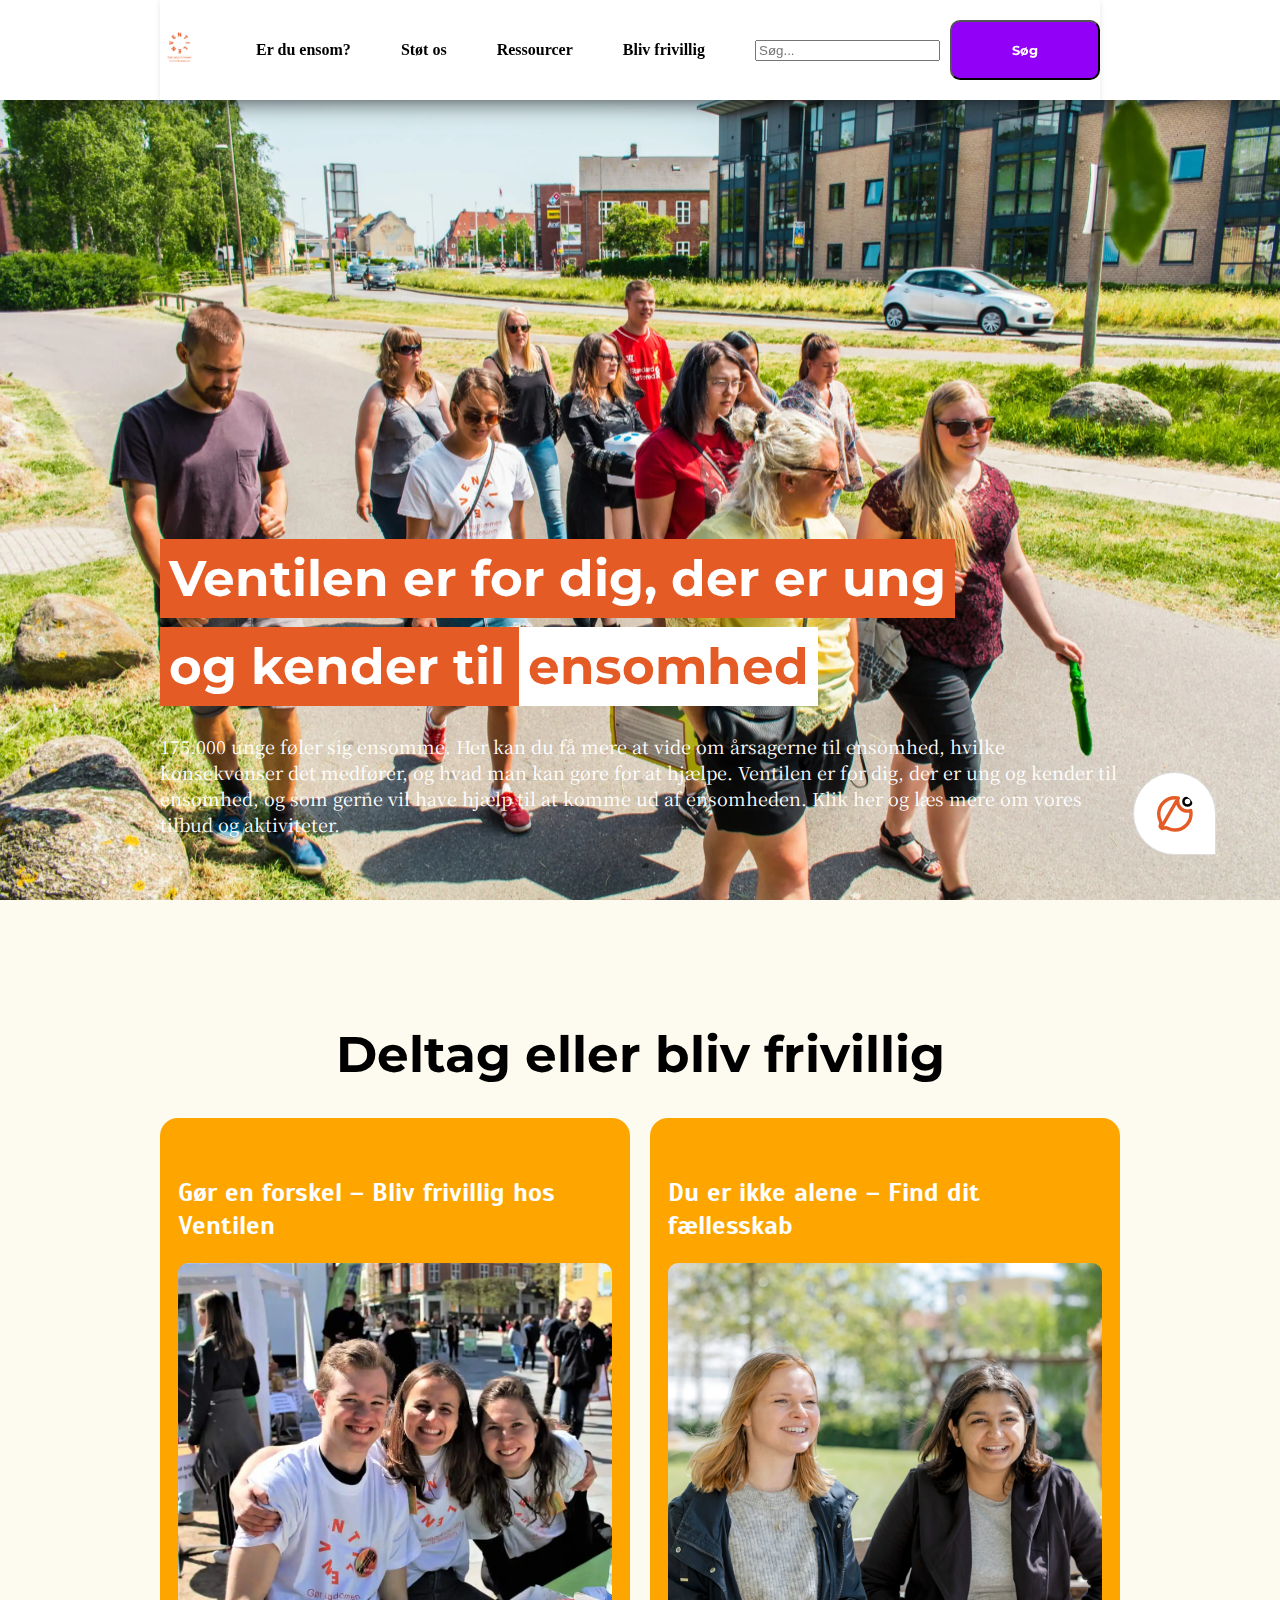
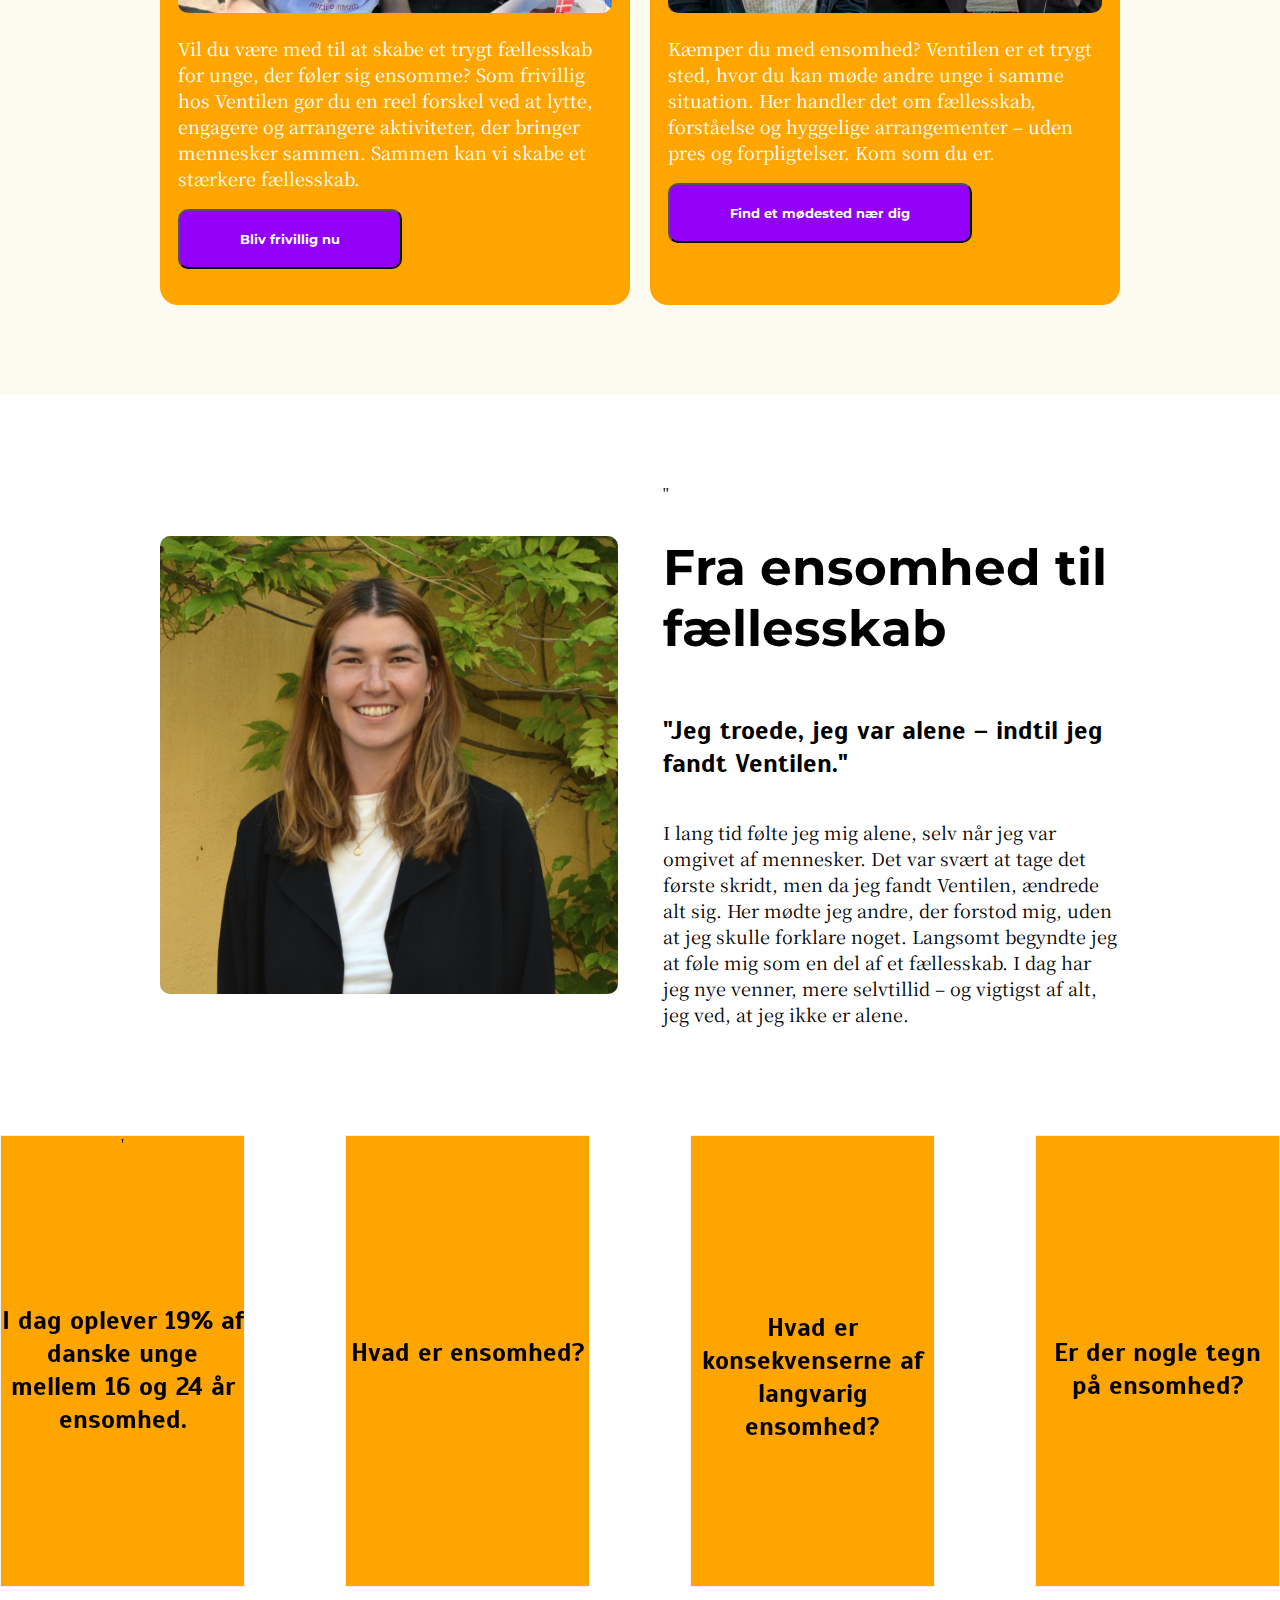
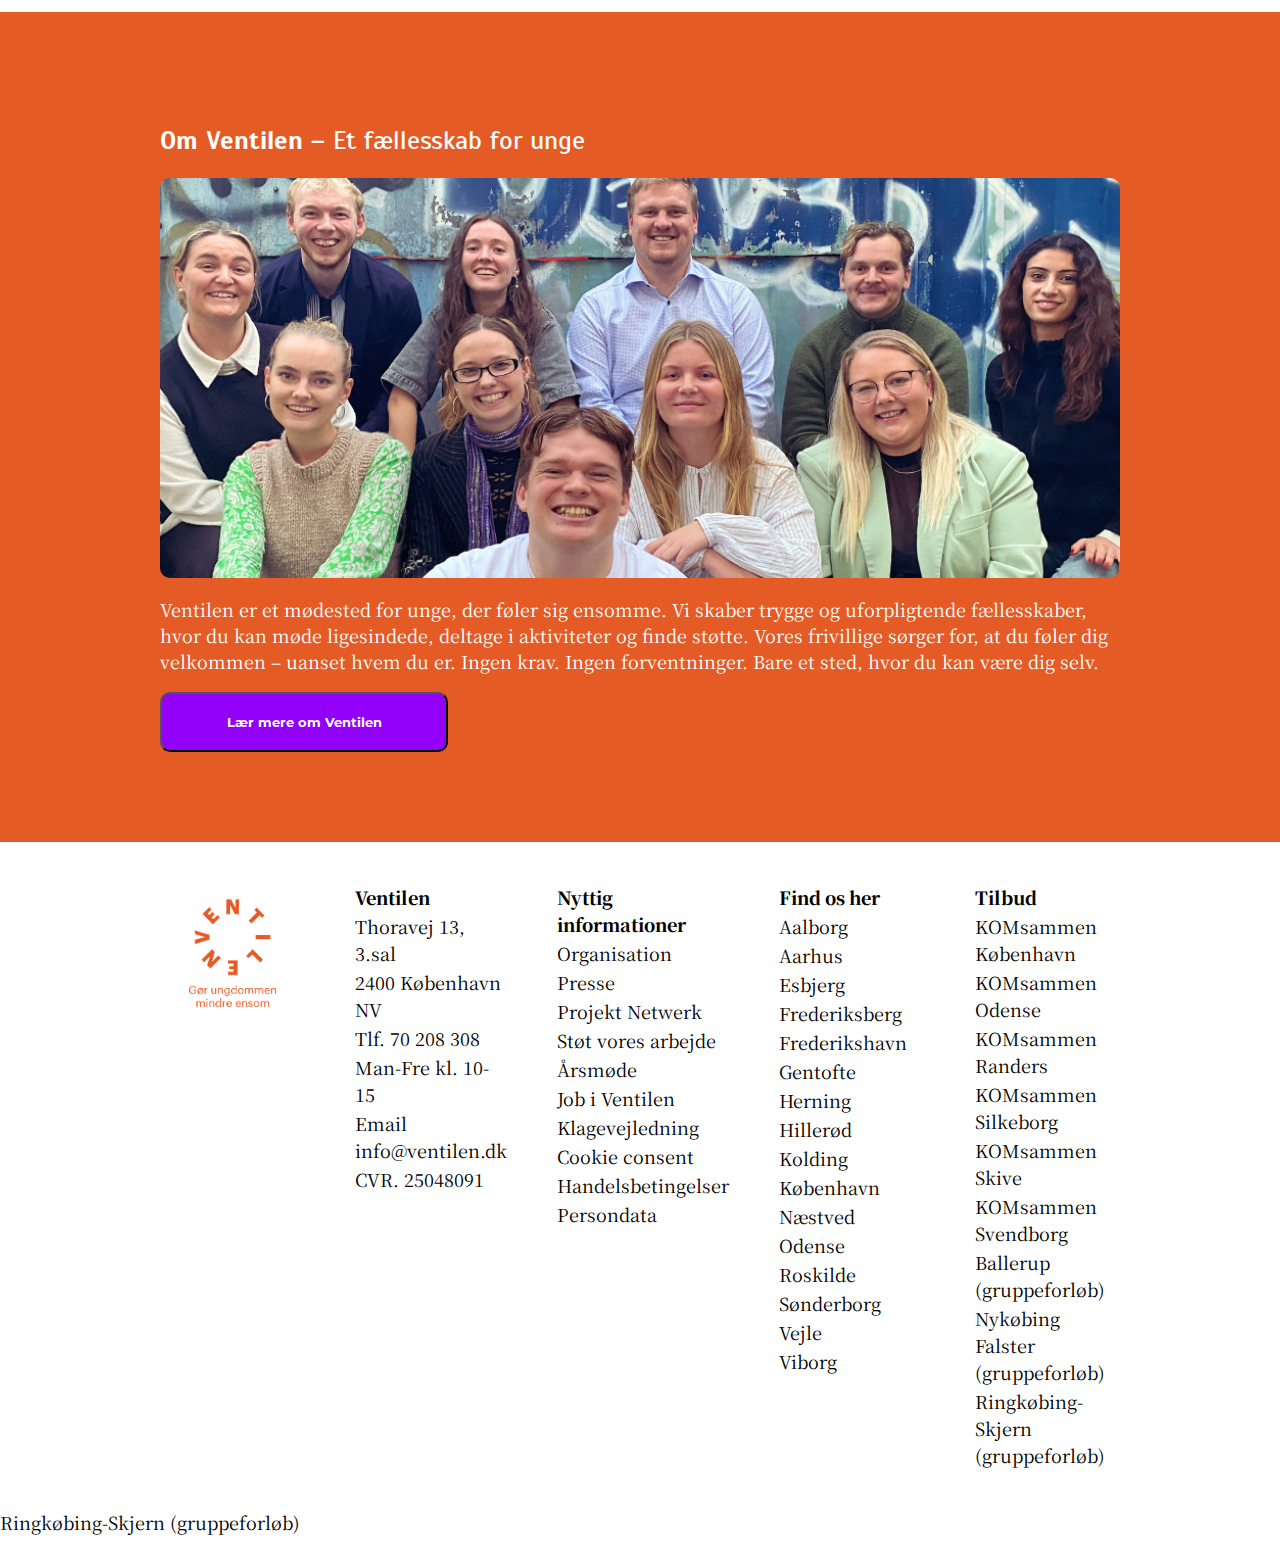
==== index.html @ 68d79119 "flip" ====
<!DOCTYPE html>
<html lang="en">

<head>



    <script defer src="chatbox.js"></script>
    <script src="ilyas.js" defer></script>
    <meta charset="UTF-8">
    <meta name="viewport" content="width=device-width, initial-scale=1.0">
    <title>Ventilen Forside Bogorm</title>
    <link rel="stylesheet" href="mainstylesheet.css">
    <link rel="preconnect" href="https://fonts.googleapis.com">
    <link rel="preconnect" href="https://fonts.gstatic.com" crossorigin>
    <link
        href="https://fonts.googleapis.com/css2?family=Montserrat:ital,wght@0,100..900;1,100..900&family=Noto+Serif+SC:wght@200..900&family=Scada:ital,wght@0,400;0,700;1,400;1,700&display=swap"
        rel="stylesheet">
</head>

<body>
    <!--Ilyas Start DON'T TOUCH-->
    <header>
        <section>
            <nav class="ilyasnav">
                <div class="ilyasnav__logo">
                    <img src="images/logo.png" alt="Logo">
                </div>
                <ul class="ilyasnav__menu">
                    <li class="ilyasnav__item ilyasnav__dropdown">Er du ensom?
                        <ul class="ilyasdropdown ilyasdropdown--ensom"></ul>
                    </li>
                    <li class="ilyasnav__item ilyasnav__dropdown">Støt os
                        <ul class="ilyasdropdown ilyasdropdown--stot"></ul>
                    </li>
                    <li class="ilyasnav__item ilyasnav__dropdown">Ressourcer
                        <ul class="ilyasdropdown ilyasdropdown--ressourcer"></ul>
                    </li>
                    <li class="ilyasnav__item ilyasnav__dropdown">Bliv frivillig
                        <ul class="ilyasdropdown ilyasdropdown--frivillig"></ul>
                    </li>
                </ul>
                <div class="ilyasnav__search">
                    <input type="text" id="ilyassearchInput" placeholder="Søg...">
                    <button id="ilyassearchBtn">Søg</button>
                </div>
            </nav>

            <div id="ilyasmessageBox" class="ilyasmessageBox"></div>

            <script src="ilyasuno.js"></script>

        </section>
    </header>
    <!--Ilyas Slut-->

    <div id="HeroSlideShow">
        <section>
            <h1>Ventilen er for dig, der er ung</h1>
            <h1>og kender til <b>ensomhed</b></h1>
            <p>175.000 unge føler sig ensomme. Her kan du få mere at vide om årsagerne til ensomhed, hvilke konsekvenser
                det medfører, og hvad man kan gøre for at hjælpe. Ventilen er for dig, der er ung og kender til
                ensomhed, og som gerne vil have hjælp til at komme ud af ensomheden. Klik her og læs mere om vores
                tilbud og aktiviteter.</p>
        </section>
    </div>
    <div id="DeltagEllerFrivilligSektion">
        <section>
            <h1>Deltag eller bliv frivillig</h1>
            <div id="DeltagEllerFrivilligSektion__Sektioner">
                <div>
                    <h2>Gør en forskel – Bliv frivillig hos Ventilen</h2>
                    <img src="images/Aalborg-ED18.webp">
                    <p>Vil du være med til at skabe et trygt fællesskab for unge, der føler sig ensomme? Som frivillig
                        hos Ventilen gør du en reel forskel ved at lytte, engagere og arrangere aktiviteter, der bringer
                        mennesker sammen. Sammen kan vi skabe et stærkere fællesskab.</p>
                    <button>Bliv frivillig nu</button>
                </div>
                <div>
                    <h2>Du er ikke alene – Find dit fællesskab</h2>
                    <img src="images/BUS2739-scaled.webp">
                    <p>Kæmper du med ensomhed? Ventilen er et trygt sted, hvor du kan møde andre unge i samme situation.
                        Her handler det om fællesskab, forståelse og hyggelige arrangementer – uden pres og
                        forpligtelser. Kom som du er.</p>
                    <button>Find et mødested nær dig</button>
                </div>
            </div>
        </section>
    </div>

    <div id="HistorieFraFrivilligSektion">
        <section>
            <div>
                <img src="images/Portraet-af-ansatte.webp" alt="">
            </div>

            <div>
                "
                <h1>Fra ensomhed til fællesskab</h1>
                <h2>"Jeg troede, jeg var alene – indtil jeg fandt Ventilen."</h2>
                <p>I lang tid følte jeg mig alene, selv når jeg var omgivet af mennesker. Det var svært at tage det
                    første skridt, men da jeg fandt Ventilen, ændrede alt sig. Her mødte jeg andre, der forstod mig,
                    uden at jeg skulle forklare noget. Langsomt begyndte jeg at føle mig som en del af et fællesskab. I
                    dag har jeg nye venner, mere selvtillid – og vigtigst af alt, jeg ved, at jeg ikke er alene.</p>
            </div>
        </section>
    </div>

    <div class="flip-box-container">
        <div class="flip-box">
            <div class="flip-box-inner">
                <div class="flip-box-front">'
                    <h2 style=" margin-top: 150px;">I dag oplever 19% af danske unge mellem 16 og 24 år ensomhed.</h2>

                </div>
                <div class="flip-box-back">
                    <p style="margin-top: 100px; text-align: center; line-height: 30px;">Ensomhed er en følelse, alle har prøvet at have, og det er en helt almindelig følelse at opleve en gang imellem. Når følelsen sætter sig fast og bliver en permanent del af livet, kan det dog have alvorlige konsekvenser – og det er vigtigt at reagere på langvarig ensomhed. </p>
                </div>
            </div>
        </div>

        <div class="flip-box">
            <div class="flip-box-inner">
                <div class="flip-box-front">
                    <h2 style=" margin-top: 200px;">Hvad er ensomhed?</h2>
                    
               </div>
                <div class="flip-box-back">
                    <p style="margin-top:75px; text-align: center; line-height: 30px;"> Ensomhed er den følelse, der opstår, når ens sociale relationer ikke lever op til ens sociale behov. Det vil altså sige, at det er forskelligt fra person til person, hvornår ensomheden opstår. Nogen har brug for én god ven for at få det sociale behov stillet, og nogen har brug for en stor bekendtskabskreds, men ikke en “bedste ven”.</h2>
                </div>
            </div>
        </div>

        <div class="flip-box">
            <div class="flip-box-inner">
                <div class="flip-box-front">
                    <h2 style=" margin-top: 175px;">Hvad er konsekvenserne af langvarig ensomhed?</h2>
        
                </div>
                <div class="flip-box-back">
                    <p style="margin-top:15px; text-align: center; line-height: 30px;">Langvarig ensomhed har store konsekvenser. Ensomhed påvirker hjernen og får den til at gå i forsvarsposition. Det betyder, at man sover dårligere og er meget opmærksom på trusler og fare. Det kan også gøre en mindre empatisk og mindre imødekommende overfor andre mennesker. Det betyder ofte, at de unge, som føler sig ensomme, også føler sig udenfor fællesskabet eller socialt isolerede.</p>
                </div>
            </div>
        </div>

        <div class="flip-box">
            <div class="flip-box-inner">
                <div class="flip-box-front">
                    <h2 style=" margin-top: 200px;">Er der nogle tegn på ensomhed?</h2>
                </div>
                <div class="flip-box-back">
                    <p style="margin-top: 50px; text-align: center; line-height: 30px;">Det er vigtigt at understrege, at ensomhed ikke er en sygdom, og der er derfor ingen symptomer. Dog er der nogle konsekvenser af ensomhed, som kan vise sig som fysiske tegn. Nogle vælger måske at være meget alene, afviser invitationer til sociale sammenhænge og isolerer sig, mens andre bliver mere udadreagerende, vrede eller voldsomme.</p>
                </div>
            </div>
        </div>
    </div>
    <div class="slider-container">
       
      

      
        
      </div>
    

    <!-- Pile og prikker -->


    <script src="vithu.js"></script>

    <div id="OmVentilenSektion">
        <section>
            <h2>Om Ventilen – <span style="font-weight: 100;">Et fællesskab for unge</span></h2>
            <div id="OmVentilenSektion__Image"></div>
            <p>Ventilen er et mødested for unge, der føler sig ensomme. Vi skaber trygge og uforpligtende fællesskaber,
                hvor du kan møde ligesindede, deltage i aktiviteter og finde støtte. Vores frivillige sørger for, at du
                føler dig velkommen – uanset hvem du er.
                Ingen krav. Ingen forventninger. Bare et sted, hvor du kan være dig selv.</p>
            <button>Lær mere om Ventilen</button>
        </section>
    </div>

    <div id="chatbox">
        <img src="images/chatsvg.svg" id="chatbox__chaticon" onclick="openUp()">
        <div id="chatbox__closeandlogo">
            <a onclick="openUp()">X</a>
            <img src="images/ventilenisoleret.svg">
        </div>
        <div id="chatbox__messagesection">

        </div>
        <div id="chatbox__write">
            <form onsubmit="addMessageYou(event)">
                <input type="text" id="chatbox__writeinput" placeholder="Skriv her..." />
                <button type="submit">Send</button>
            </form>
        </div>
    </div>

    <footer class="footer">
        <section class="footer-container">

            <div class="footer-right">


                <div class="footer-column left">
                    <img src="images/ventilenlogo.png" alt="Billede af Ventilens logo">
                </div>

                <div class="footer-column">
                    <p style="font-weight: 800;">Ventilen</p>
                    <p>Thoravej 13, 3.sal</p>
                    <p>2400 København NV</p>
                    <p>Tlf. 70 208 308</p>
                    <p>Man-Fre kl. 10-15</p>
                    <p>Email info@ventilen.dk</p>
                    <p>CVR. 25048091</p>
                </div>

                <div class="footer-column">
                    <p style="font-weight: 800;">Nyttig informationer</p>
                    <p>Organisation</p>
                    <p>Presse</p>
                    <p>Projekt Netwerk</p>
                    <p>Støt vores arbejde</p>
                    <p>Årsmøde</p>
                    <p>Job i Ventilen</p>
                    <p>Klagevejledning</p>
                    <p>Cookie consent</p>
                    <p>Handelsbetingelser</p>
                    <p>Persondata</p>

                </div>

                <div class="footer-column">
                    <p style="font-weight: 800;">Find os her</p>
                    <p>Aalborg</p>
                    <p>Aarhus</p>
                    <p>Esbjerg</p>
                    <p>Frederiksberg</p>
                    <p>Frederikshavn</p>
                    <p>Gentofte</p>
                    <p>Herning</p>
                    <p>Hillerød</p>
                    <p>Kolding</p>
                    <p>København</p>
                    <p>Næstved</p>
                    <p>Odense</p>
                    <p>Roskilde</p>
                    <p>Sønderborg</p>
                    <p>Vejle</p>
                    <p>Viborg</p>
                </div>

                <div class="footer-column">
                    <p style="font-weight: 800;">Tilbud</p>
                    <p>KOMsammen København</p>
                    <p>KOMsammen Odense</p>
                    <p>KOMsammen Randers</p>
                    <p>KOMsammen Silkeborg</p>
                    <p>KOMsammen Skive</p>
                    <p>KOMsammen Svendborg</p>
                    <p>Ballerup (gruppeforløb)</p>
                    <p>Nykøbing Falster (gruppeforløb)</p>
                    <p>Ringkøbing-Skjern (gruppeforløb)</p>

                </div>
            </div>
        </section>
    </footer>
</body>

</html>             <p>Ringkøbing-Skjern (gruppeforløb)</p>

                </div>
            </div>
        </section>
    </footer>
</body>

</html>
---- mainstylesheet.css ----
/* Kommentar */
/* Style Style REGLER */
html,
body {
    margin: 0;
    padding: 0;
}

p {
    /* Brødtekst regl */
    font-family: "Noto Serif SC", serif;
    font-weight: normal;
    font-size: 18px;
}

h1 {
    /* Overskrift regl */
    font-family: "Montserrat", sans-serif;
    font-weight: bold;
    font-size: 50px;
}

h2 {
    /* Mellemrubrik til brødteskt regl */
    font-family: "Scada", sans-serif;
    font-weight: bold;
    font-size: 26px;
}

button {
    font-family: "Montserrat", sans-serif;
    font-weight: bold;
    padding: 20px 60px 20px 60px;
    border-radius: 10px;
    background-color: #9300F7;
    color: white;
}

img {
    max-width: 100%;
    max-height: 100%;
    border-radius: 10px;
}

svg {
    max-width: 100%;
    max-height: 100%;
}

/* ----------------- */


/* Ilyas start DON'T TOUCH*/
.ilyasbody {
    margin: 0;
    font-family: Arial, sans-serif;
    background-color: #f6f6f6;
  }
  
  .ilyasnav {
    display: flex;
    justify-content: center;
    align-items: center;
    gap: 40px;
    background-color: #ffffff;
    box-shadow: 0 2px 6px rgba(0,0,0,0.1);
    position: relative;
    z-index: 10;
    padding: 10px 0;
  }
  
  .ilyasnav__logo img {
    height: 40px;
    margin-right: 30px;
  }
  
  .ilyasnav__menu {
    display: flex;
    gap: 30px;
    list-style: none;
    padding: 0;
    margin: 0;
  }
  
  .ilyasnav__item {
    position: relative;
    padding: 10px;
    cursor: pointer;
    font-weight: bold;
    transition: color 0.3s ease;
  }
  
  .ilyasnav__item:hover {
    color: #000000;
  }
  
  .ilyasdropdown {
    display: none;
    position: absolute;
    top: 40px;
    left: 0;
    background-color: #ffffff;
    border: 1px solid #ddd;
    padding: 10px;
    min-width: 200px;
    box-shadow: 0 2px 8px rgba(0,0,0,0.1);
    z-index: 100;
  }
  
  .ilyasnav__item:hover .ilyasdropdown,
  .ilyasdropdown:hover {
    display: block;
  }
  
  .ilyasdropdown__item {
    padding: 8px;
    display: flex;
    align-items: center;
    gap: 10px;
    transition: background 0.3s ease;
  }
  

  .ilyasdropdown__item.highlight {
    background-color: #fff481; 
    color: #000000; 
  }
  
  .ilyasdropdown__item:hover {
    background-color: #eef9ff;
  }
  
  .ilyasdropdown__img {
    width: 40px;
    height: 40px;
    object-fit: contain;
    border-radius: 5px;
    transition: transform 0.3s ease;
  }
  
  .ilyasdropdown__img:hover {
    transform: scale(1.1);
  }
  
  .ilyasnav__search {
    display: flex;
    align-items: center;
    gap: 10px;
  }
  
  .ilyasmessageBox {
    text-align: center;
    padding: 10px;
    color: red;
    font-weight: bold;
  }
  
  
/* Ilyas slut */


/* Slet mig senere */

header {
    z-index: 9999;
    filter: drop-shadow(0px 5px 10px rgb(0, 0, 0, 0.5));
    background-color: white;
    height: 100px;
    width: 100%;
    display: flex;
    justify-content: center;

}

section {
    /* ALT INDHOLD HAR SAMME BREDTE, ÆNDRE MIG HVIS DU VIL ÆNDRE HELE BREDTEN */
    width: 75%;
    margin: 0 auto;
    display: flex;
}

header section div {
    flex: 1;
    align-content: center;
}

#HeroSlideShow {
    background-image: url(images/Ventilen-6041-scaled.webp);
    background-size: cover;
    background-position: center;
    height: 800px;
    display: flex;
    flex-direction: column;
    justify-content: flex-end;
}

#HeroSlideShow section {
    display: flex;
    flex-direction: column;
    gap: 1vh;
    justify-content:first baseline;
    align-items: start;
    margin-bottom: 5vh;
    color: white;
}

#HeroSlideShow section h1 {
    margin: 0;
    display: inline-block;
    background-color: #E45B26;
    color: white;
    padding: 1vh;
}

#HeroSlideShow section b {
    margin-right: -1vh;
    font-weight: bold;
    background-color: white;
    color: #E45B26;
    padding: 1vh;

}

#DeltagEllerFrivilligSektion {
    text-align: center;
    display: flex;
    flex-direction: row;
    justify-content: center;
    align-content: center;
    margin: auto;
    background-color: #FDFBEF;
    padding: 10vh 0 10vh 0;
    width: 100%;
}

#DeltagEllerFrivilligSektion__Sektioner img {
    height: 350px;
    width: 100%;
    object-fit: cover;
    object-position: 0% 35%;
}

#DeltagEllerFrivilligSektion section {
    display: flex;
    flex-direction: column;
}


#DeltagEllerFrivilligSektion__Sektioner {
    display: flex;
    flex-direction: row;
    gap: 20px;
    text-align: left;
}

#DeltagEllerFrivilligSektion__Sektioner div {
    flex: 1;
    background-color: orange;
    color: white;
    border-radius: 2vh;
    padding: 4vh 2vh 4vh 2vh;
}

#HistorieFraFrivilligSektion {
    padding: 10vh 0 10vh 0;
    display: flex;
    flex-direction: row;
    width: 100%;
}

#HistorieFraFrivilligSektion section div {
    display: flex;
    flex-direction: column;
    align-content: center;
    justify-content: center;
    flex: 1;
}

#HistorieFraFrivilligSektion section>div:nth-child(2) {
    padding-left: 5vh;
}

#OmVentilenSektion {
    width: 100%;
    background-color: #E45B26;
    color: white;
    padding: 10vh 0 10vh 0;
}

#OmVentilenSektion section {
    display: flex;
    flex-direction: column;
}

#OmVentilenSektion button {
    width: 30%;
}

#OmVentilenSektion__Image {
    background-image: url(images/billederafdeunge.webp);
    background-size: cover;
    background-position: 0% 25%;
    height: 400px;
    border-radius: 10px;
}

/* Chat box... */
#chatbox {
    padding: .5vh;
    width: 8vh;
    height: 8vh;
    background-color: white;
    border-radius: 10vh 10vh 0vh 10vh;
    position: fixed;
    right: 5%;
    bottom: 5%;
    display: flex;
    flex-direction: column;
    text-align: center;
    transition: all cubic-bezier(.81, .15, .47, 1.57) .5s;
    border: 1px solid gainsboro;
}


#chatbox.chatbox__udvidet {
    border: 5px solid black;
    padding: 5vh;
    width: 80vh;
    height: 60vh;
}

#chatbox div {
    transform: scale(0);
    display: none;
}

#chatbox.chatbox__udvidet div {
    transform: scale(1);
    display: flex;
}

#chatbox__chaticon {
    max-width: 50%;
    max-height: 50%;
    margin: auto;
    display: flex;
}

#chatbox__closeandlogo {
    height: 10vh;
    display: none;
    justify-content: space-between;
    margin-bottom: 50px;
}

#chatbox__write {
    height: 5vh;
    display: flex;
    flex-direction: row;
}


#chatbox input {
    width: 90%;
    border: 0px solid;
    outline: none;
    padding: 1vh;
    background-color: gainsboro;
    border-radius: 1vh 0vh 0vh 1vh;

}

#chatbox__write input {
    flex: 75%;
}


#chatbox__write button {
    padding: 2vh;
    width: 25%;
    flex: 25%;
    border-radius: 0vh 1vh 1vh 0vh;
}

#chatbox__write form {
    width: 100%;
    display: flex;
    flex-direction: row;
}

#chatbox__messagesection {
    flex: 50%;
    width: 100%;
    margin-bottom: 20px;
    overflow-y: scroll;
    overflow-x: hidden;
    flex-direction: column;
    display: flex;
    justify-content: flex-start;
    align-content: flex-start;
}

#chatbox__messagesection::-webkit-scrollbar {
    width: 0;
    /* Remove scrollbar width */
    height: 0;
    /* Remove scrollbar height */
}

.chatbox__messagerobot {
    margin-right: 20px;
    border-radius: 1.5vh;
    animation: messagebox 0.5s 1 cubic-bezier(.97,0,.83,.67);
    display: flex;
    justify-content: flex-start;
    text-align: right !important;
    background-color: #E45B26;
    padding-right: 2vh;
    padding-left: 2vh;
    margin-bottom: 20px;
    color: white;
    width: 93%;
    word-break: break-word;
    overflow-wrap: break-word;
    white-space: normal;
}

.chatbox__messageyou {
    border-radius: 1.5vh;
    display: flex;
    flex-direction: column-reverse;
    justify-content: flex-end;
    text-align: right !important;
    background-color: #9300F7;
    padding-top: 2vh;
    padding-right: 2vh;
    padding-left: 2vh;
    color: white;
    margin-bottom: 20px;
    margin-left: 20px;
    width: 93%;
    word-break: break-word;
    overflow-wrap: break-word;
    white-space: normal;
}

.chatbox__messagefaq {
    opacity: 50%;
    border-radius: 1.5vh;
    display: flex;
    text-align: right !important;
    background-color: rgb(0, 0, 0, 0);
    border: 2px solid #E45B26;
    padding-right: 2vh;
    padding-left: 2vh;
    color: #E45B26;
    margin-bottom: 10px;
    width: 93%;
    word-break: break-word;
    overflow-wrap: break-word;
    white-space: normal;
}

.chatbox__messageyou span {
    margin-bottom: -20px;
    opacity: 75%;
}


@keyframes messagebox {
    0% {transform: scale(0);}
    100% {transform: scale(1);}
}


/* Her begynder footer styling */


.footer-container {
    display: flex;
    justify-content: space-between;
    /* Gør kolonnerne jævnt fordelt */
    flex-direction: row;
    margin: 0 auto;
    /* Centrerer footeren */
    padding: 20px;
    margin-top: 20px;
}


.footer-right {
    flex: 1;
    display: flex;
    gap: 50px;
    /* Justér afstanden mellem kolonnerne */
    margin-left: auto;
    /*Får kolonnerne til at være i højre side af footer */
}

.footer-column {
    flex: 1;
    /* Sørger for at kolonnerne fylder lige meget */
    /* Forhindrer at de bliver for smalle */
}

.footer-column p {
    margin: 2px 0;
    line-height: 1.5;
}
    /* The flip box container - set the width and height to whatever you want. We have added the border property to demonstrate that the flip itself goes out of the box on hover (remove perspective if you don't want the 3D effect */

    .flip-box-container {
        justify-content: center;
        display: flex;
        gap:100px;/* Afstand mellem kasserne */
        margin-bottom: 25px;


    }.flip-box {
        background-color: transparent;
        width: 300px;
        height: 450px;
        border: 1px solid #f1f1f1;
        perspective: 1000px; /* Remove this if you don't want the 3D effect */
        overflow: hidden;
    }
    
    /* This container is needed to position the front and back side */
    .flip-box-inner {
        position: relative;
        width: 100%;
        height: 100%;
        text-align: center;
        transition: transform 0.8s;
        transform-style: preserve-3d;
    }
    
    /* Do an horizontal flip when you move the mouse over the flip box container */
    .flip-box:hover .flip-box-inner {
        transform: rotateY(180deg);
    } 
    
    /* Position the front and back side */
    .flip-box-front, .flip-box-back {
        position: absolute;
        width: 100%;
        height: 100%;
        -webkit-backface-visibility: hidden; /* Safari */
        backface-visibility: hidden;
    }
    
    /* Style the front side */
    .flip-box-front {
        background-color: orange;
      
    }
    
    /* Style the back side */
    .flip-box-back {
        background-color: #EA610F;
        color: white;
        transform: rotateY(180deg);
    }

    .billede  {
        width: 300px;
        height: 450px;body {
        display: flex;
        justify-content: center;
        align-items: center;
        height: 100vh;
        background-color: #f4f4f4;
    }

    .flip-box-container {
        display: flex;
        width: 300px;
        overflow: hidden;
    }

    .flip-box {
        width: 100px;
        height: 100px;
        background-color: #ddd;
        margin: 5px;
        text-align: center;
        line-height: 100px;
        font-size: 20px;
        transition: transform 0.5s;
    }
  /* Pil-knapper */

      
    
      
    
      
   

    

.footer-container {
    display: flex;  
    justify-content: flex-end; /* Gør kolonnerne jævnt fordelt */
    flex-direction: row;
    margin: 0 auto; /* Centrerer footeren */
    padding: 20px;
    margin-top: 20px;
}


.footer-right {
    display: flex;
    gap: 50px; /* Justér afstanden mellem kolonnerne */
    margin-left: auto; /*Får kolonnerne til at være i højre side af footer */
}

.footer-column {
    flex: 1; /* Sørger for at kolonnerne fylder lige meget */
     /* Forhindrer at de bliver for smalle */
}

.footer-column p {
    margin: 2px 0;
    line-height: 1.5;
}




    }


@media (max-width: 900px) {
    .footer-container {
        flex-direction: column;
        /* Skift til kolonne på mindre skærme */
        text-align: center;
    }

    .footer-column.left {
        text-align: center;
        margin-bottom: 20px;
    }

    .footer-right {
        flex-direction: column;
        /* Sæt elementerne under hinanden */
        gap: 20px;
        /* Reducér mellemrum */
    }

    .footer-column {
        text-align: center;
        /* Justere tekst til højre */
    }
}
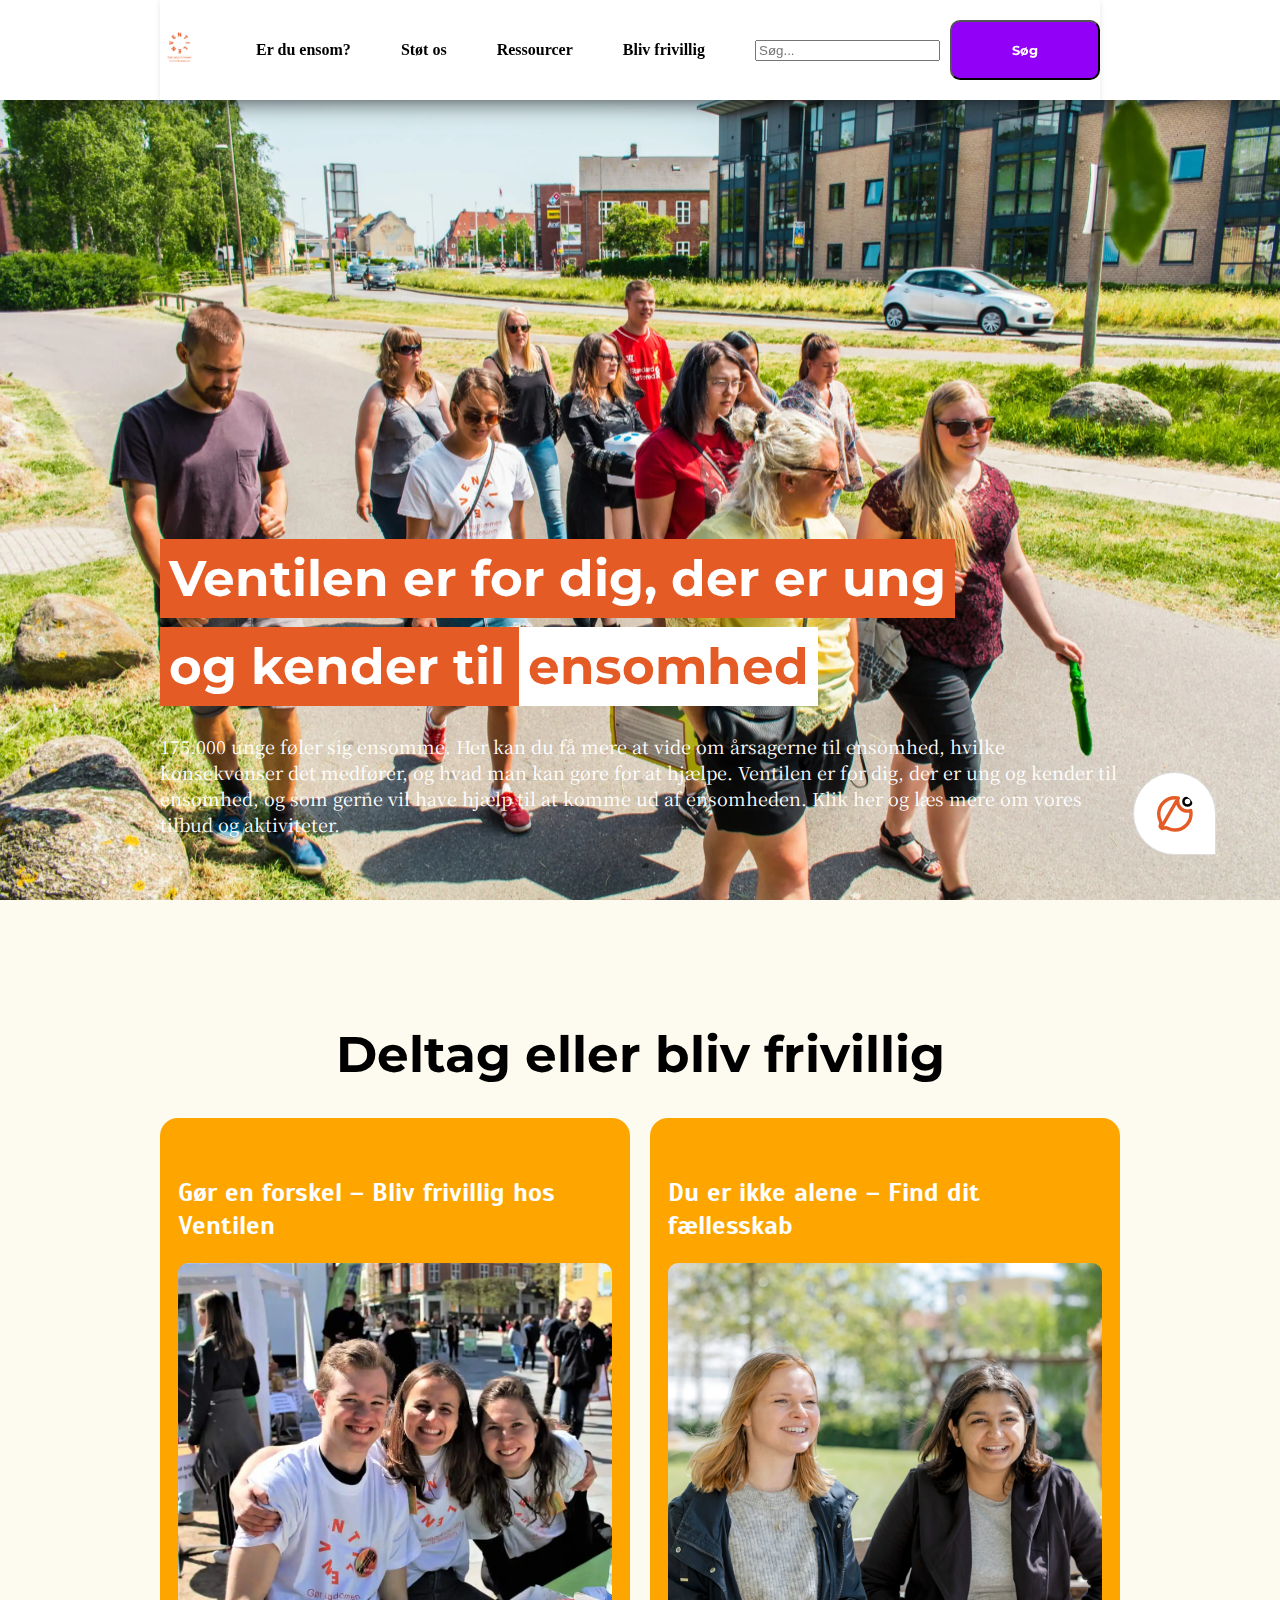
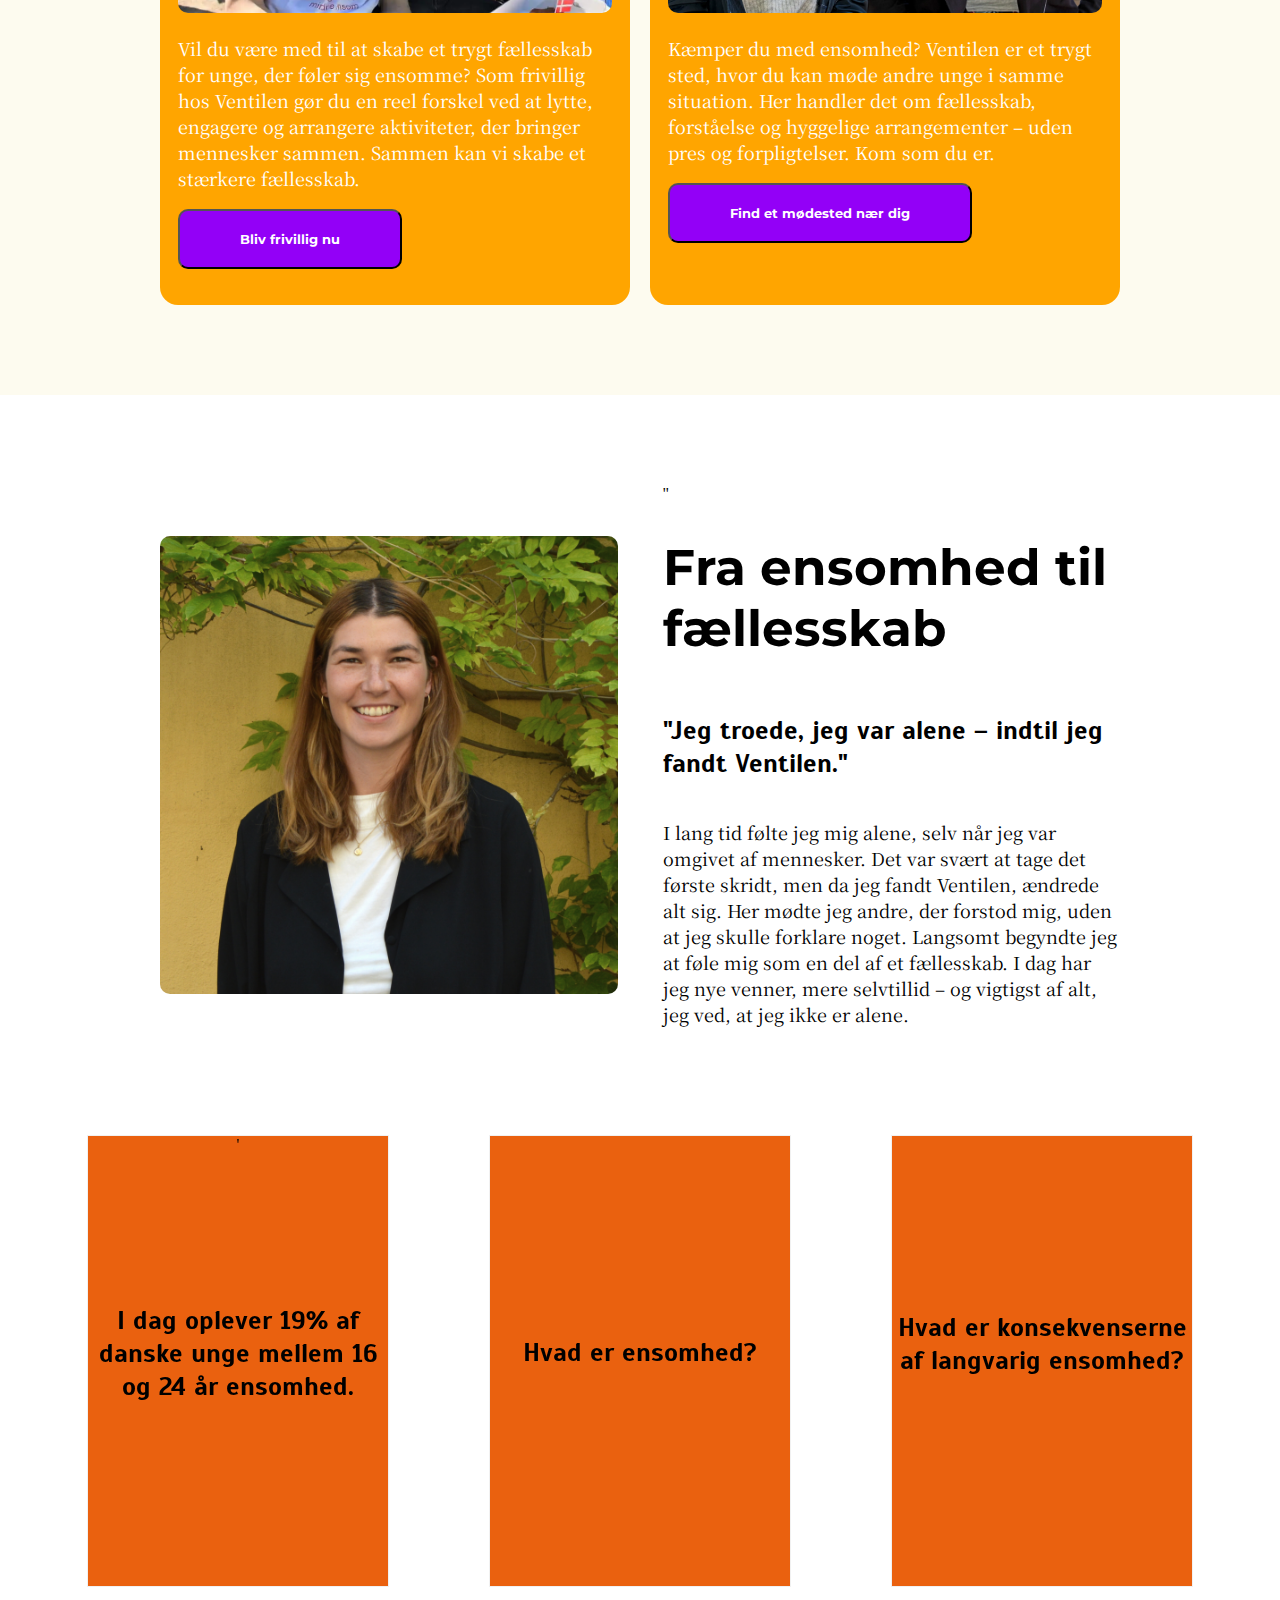
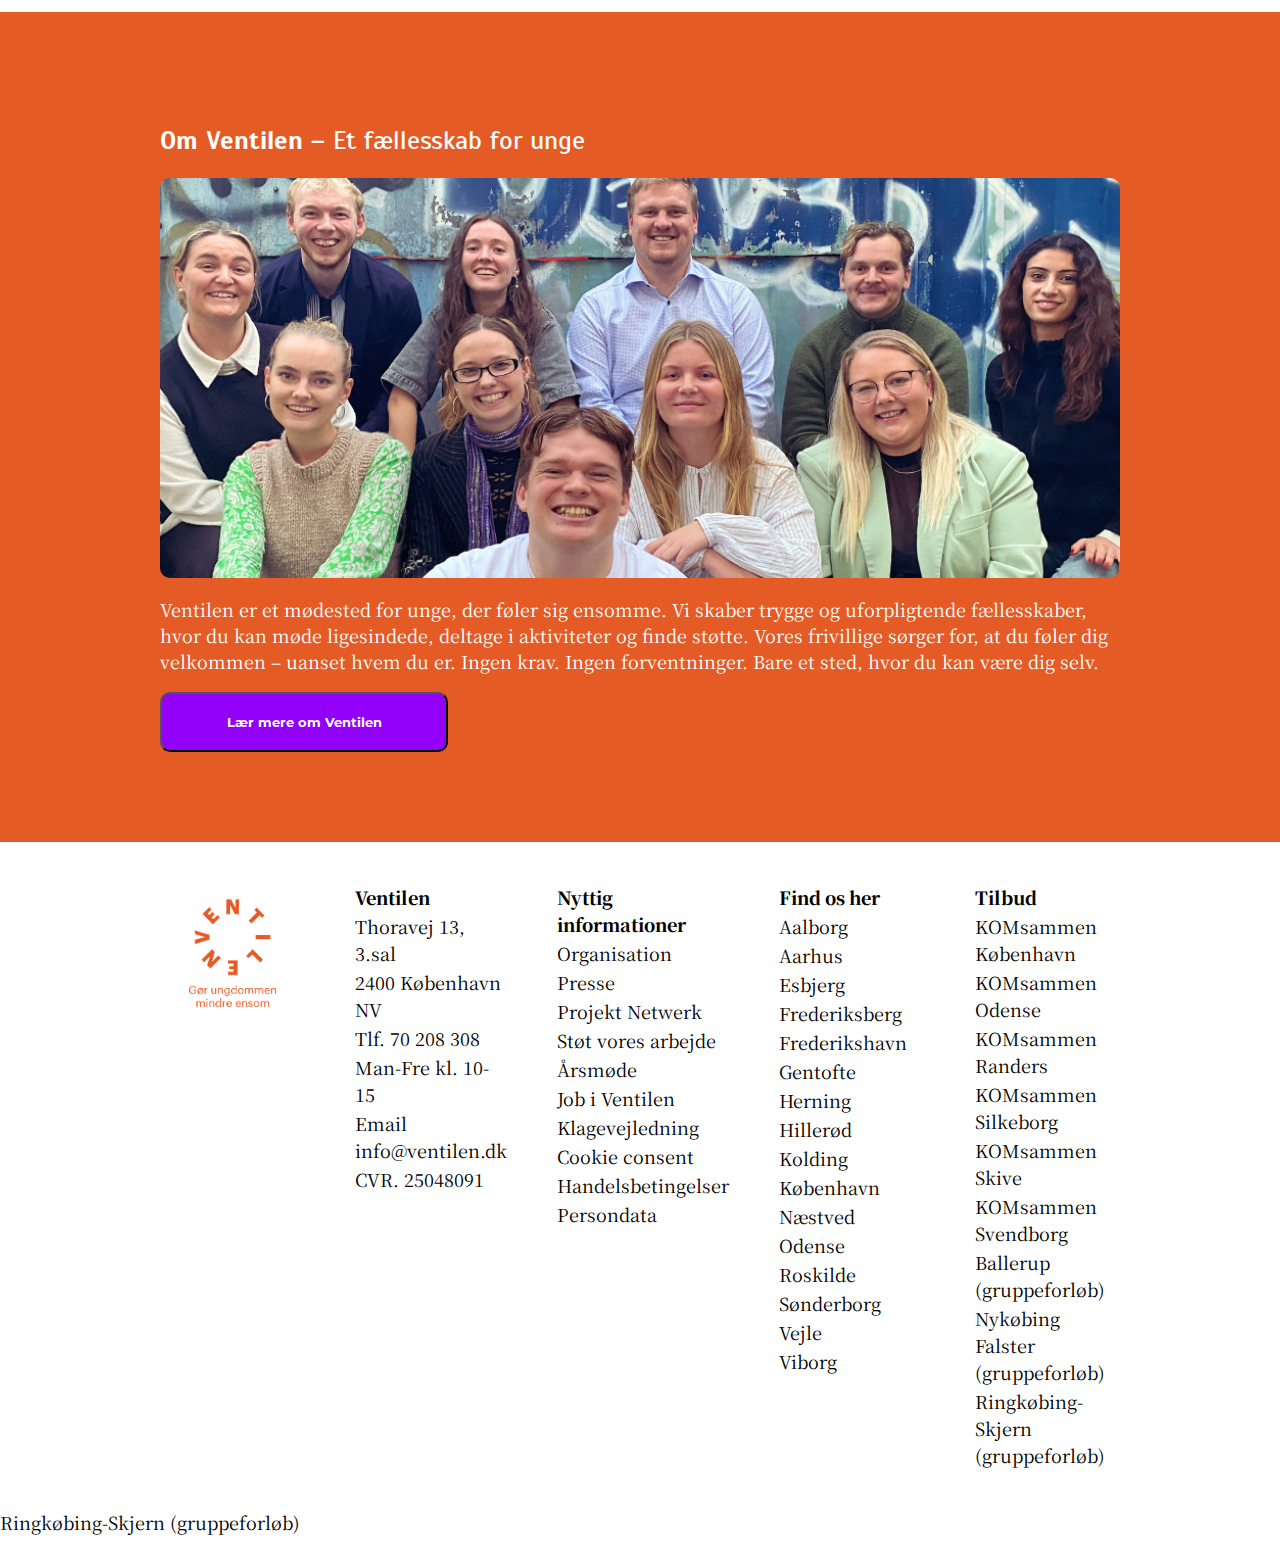
==== commit 84180c98: "farver" ====
--- a/index.html
+++ b/index.html
@@ -4,6 +4,7 @@
 <head>
 
 
+    <script defer src="vithujava.js"></script>
 
     <script defer src="chatbox.js"></script>
     <script src="ilyas.js" defer></script>
--- a/mainstylesheet.css
+++ b/mainstylesheet.css
@@ -551,13 +551,13 @@
     
     /* Style the front side */
     .flip-box-front {
-        background-color: orange;
+        background-color: #EA610F;
       
     }
     
     /* Style the back side */
     .flip-box-back {
-        background-color: #EA610F;
+        background-color: orange;
         color: white;
         transform: rotateY(180deg);
     }
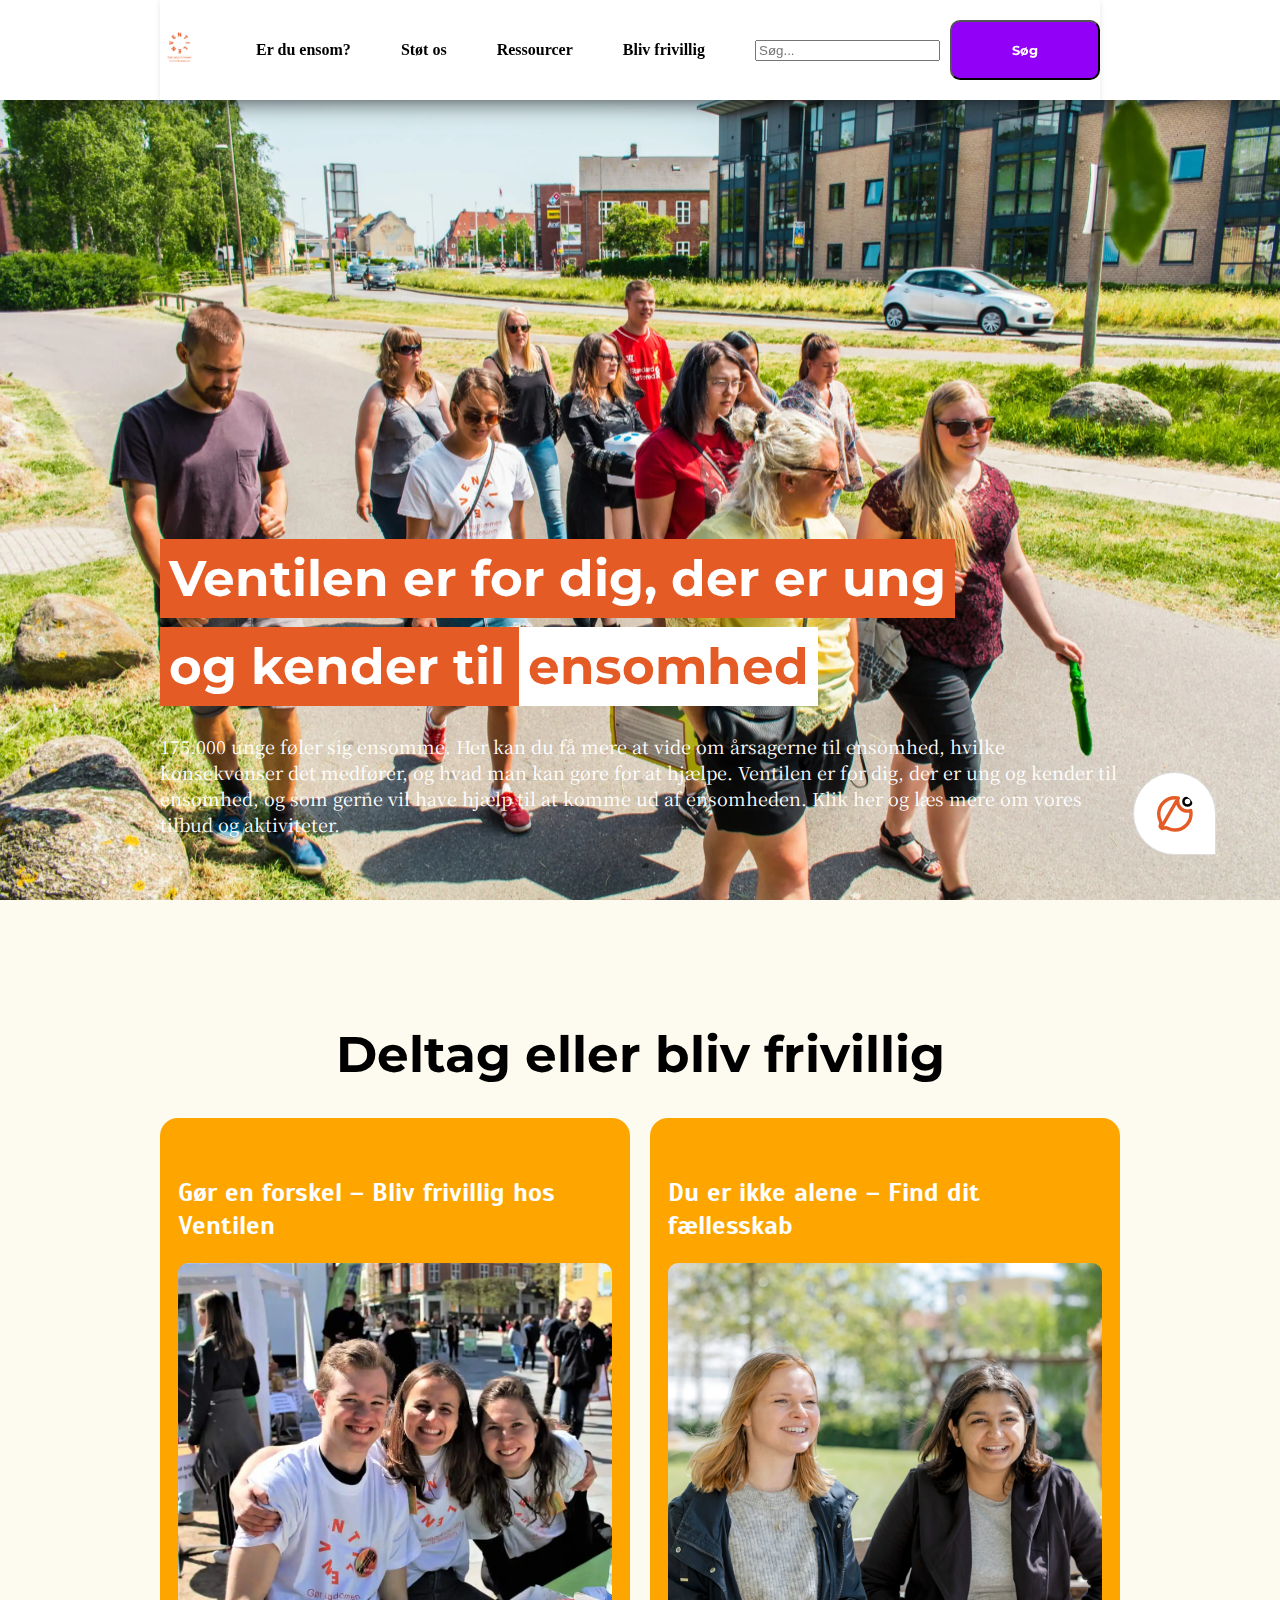
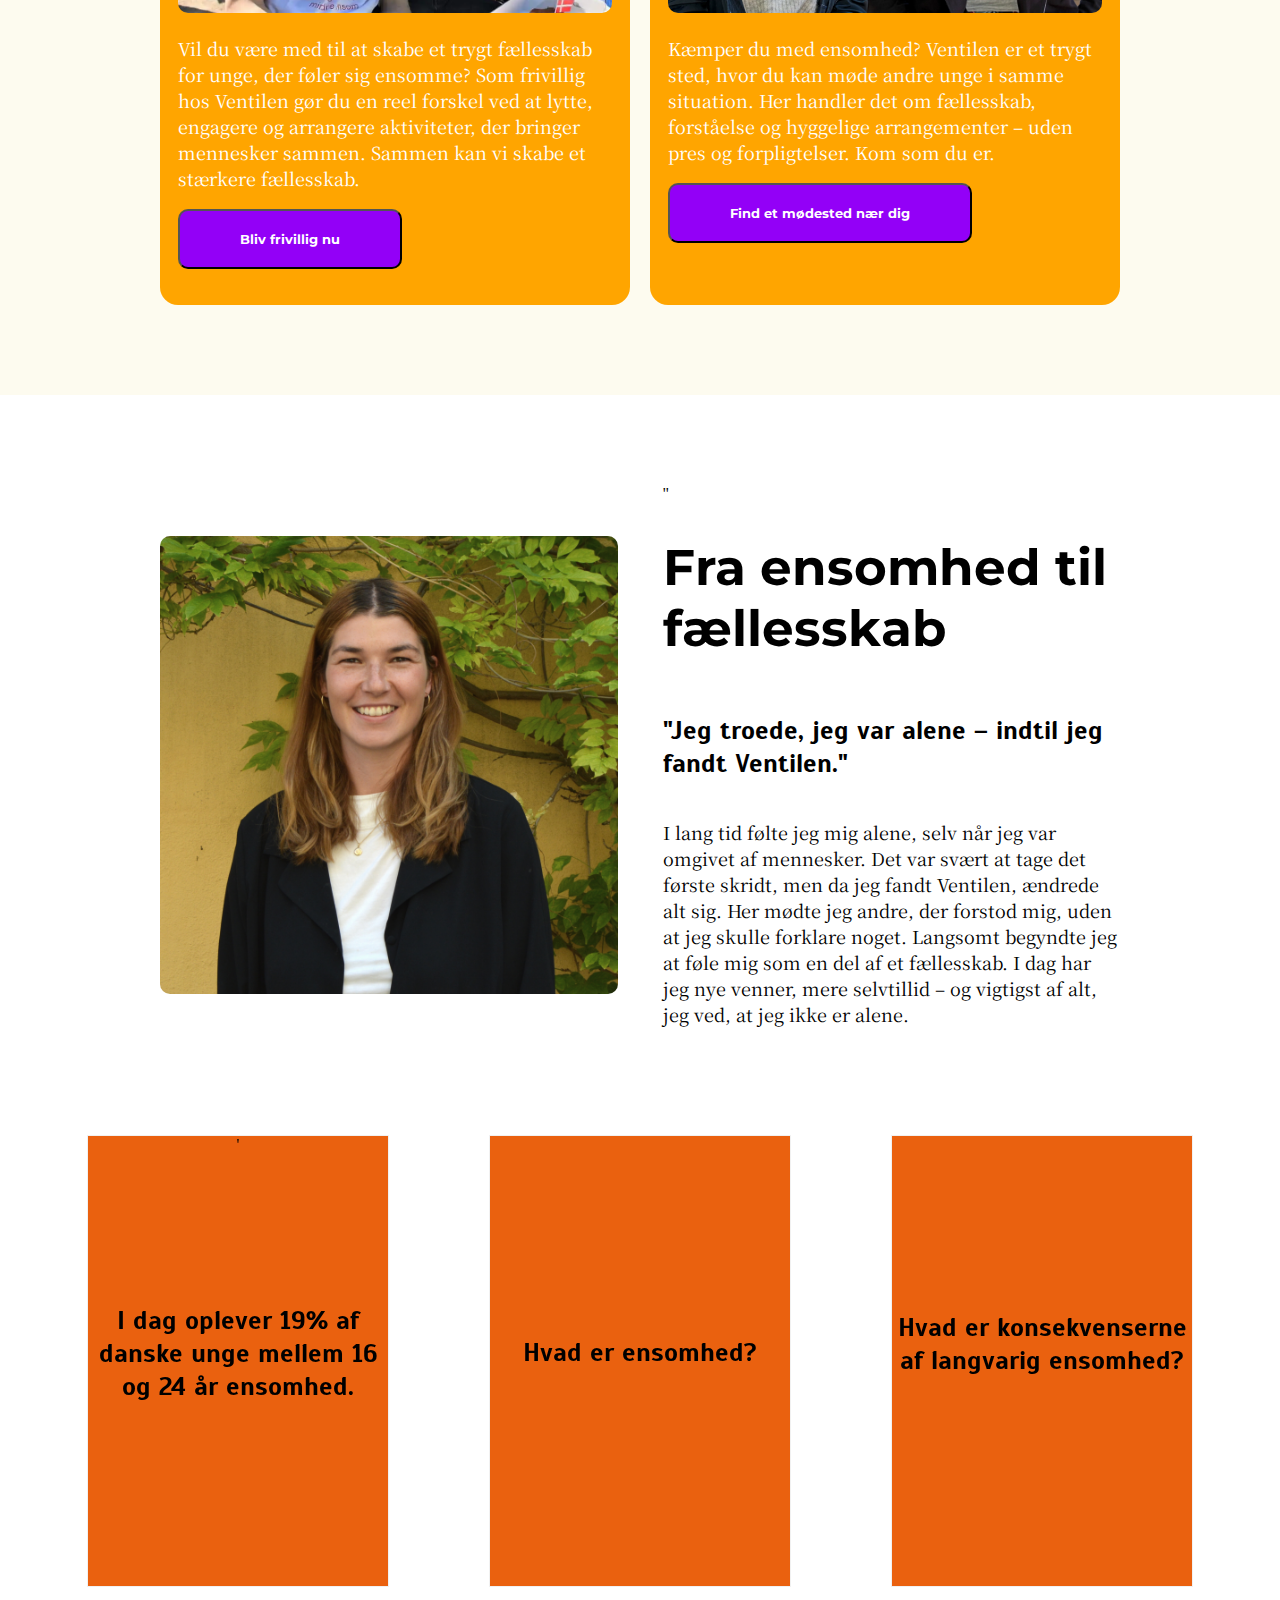
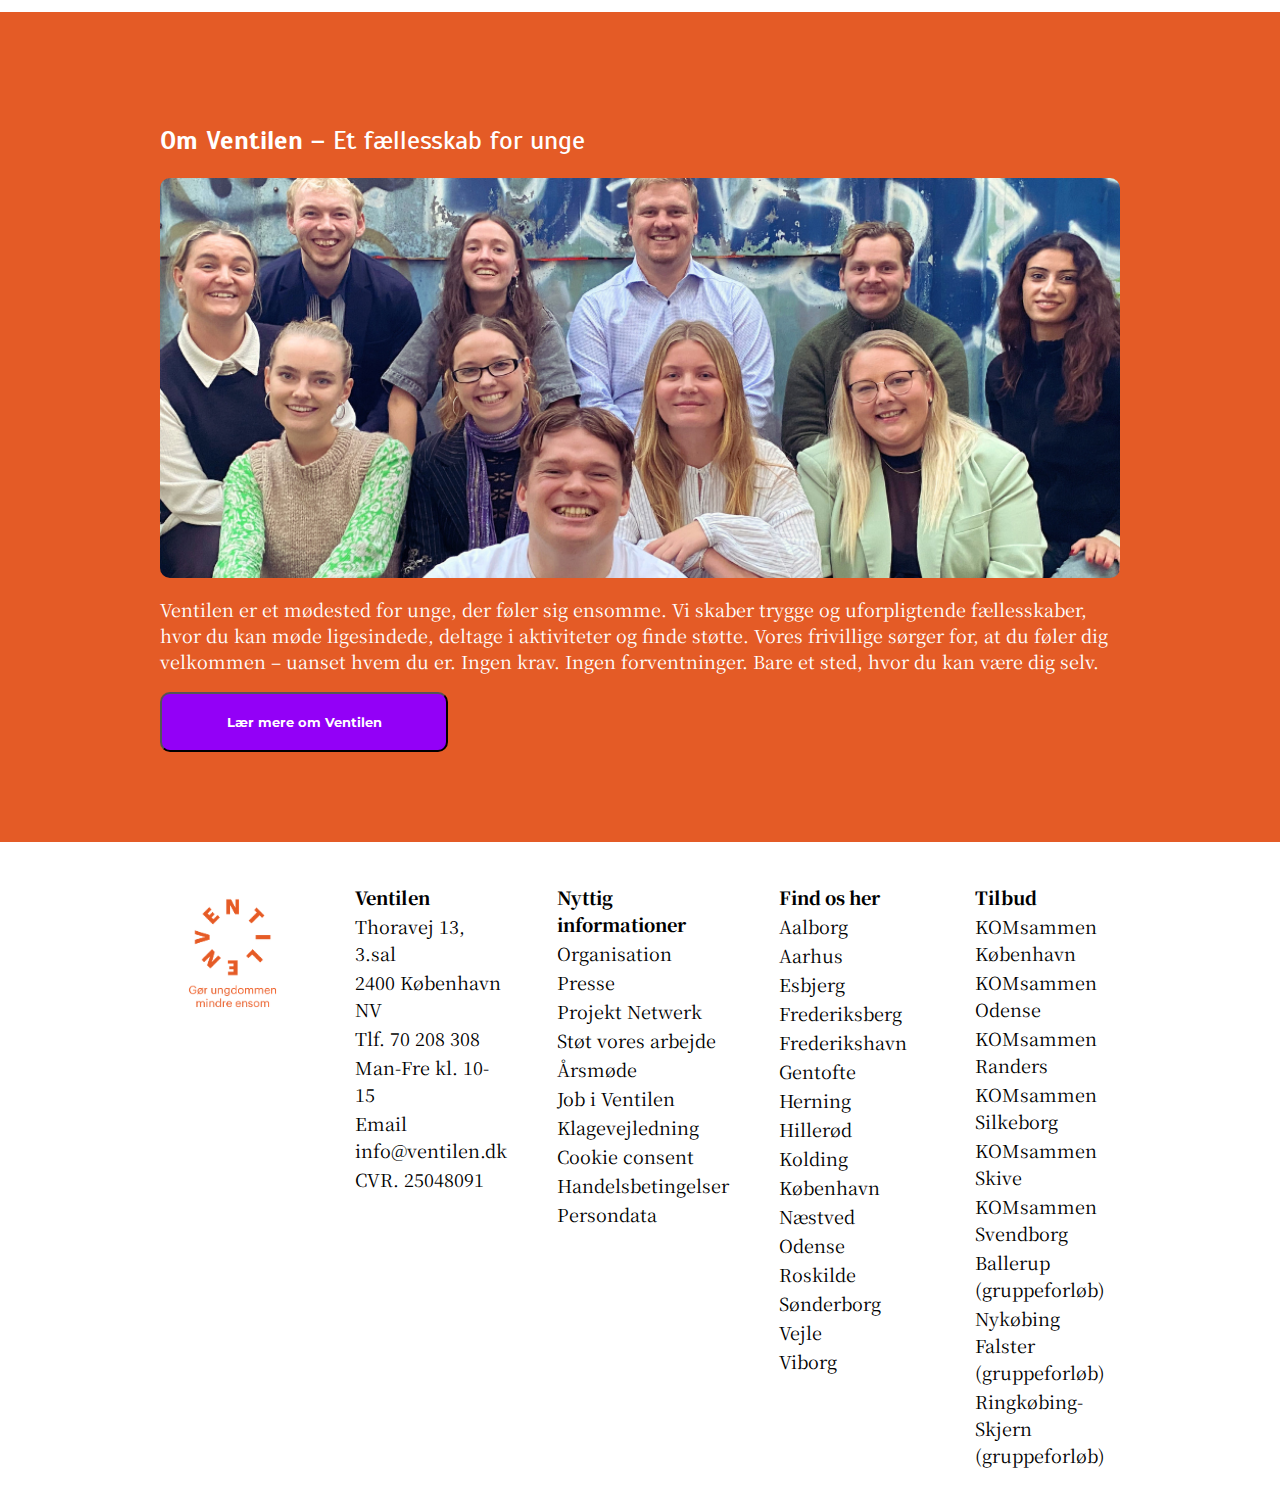
==== commit 325dfb80: "gone" ====
--- a/index.html
+++ b/index.html
@@ -270,13 +270,4 @@
         </section>
     </footer>
 </body>
-
-</html>             <p>Ringkøbing-Skjern (gruppeforløb)</p>
-
-                </div>
-            </div>
-        </section>
-    </footer>
-</body>
-
 </html>--- a/mainstylesheet.css
+++ b/mainstylesheet.css
@@ -172,6 +172,18 @@
 
 }
 
+.citatboks {
+    background-color: #96C581;
+    color: white;
+}
+
+.citatboks section {
+    display: flex;
+    gap: 0px;
+    flex-direction: column;
+    padding: 10vh 0vh 10vh 0vh;
+}
+
 section {
     /* ALT INDHOLD HAR SAMME BREDTE, ÆNDRE MIG HVIS DU VIL ÆNDRE HELE BREDTEN */
     width: 75%;
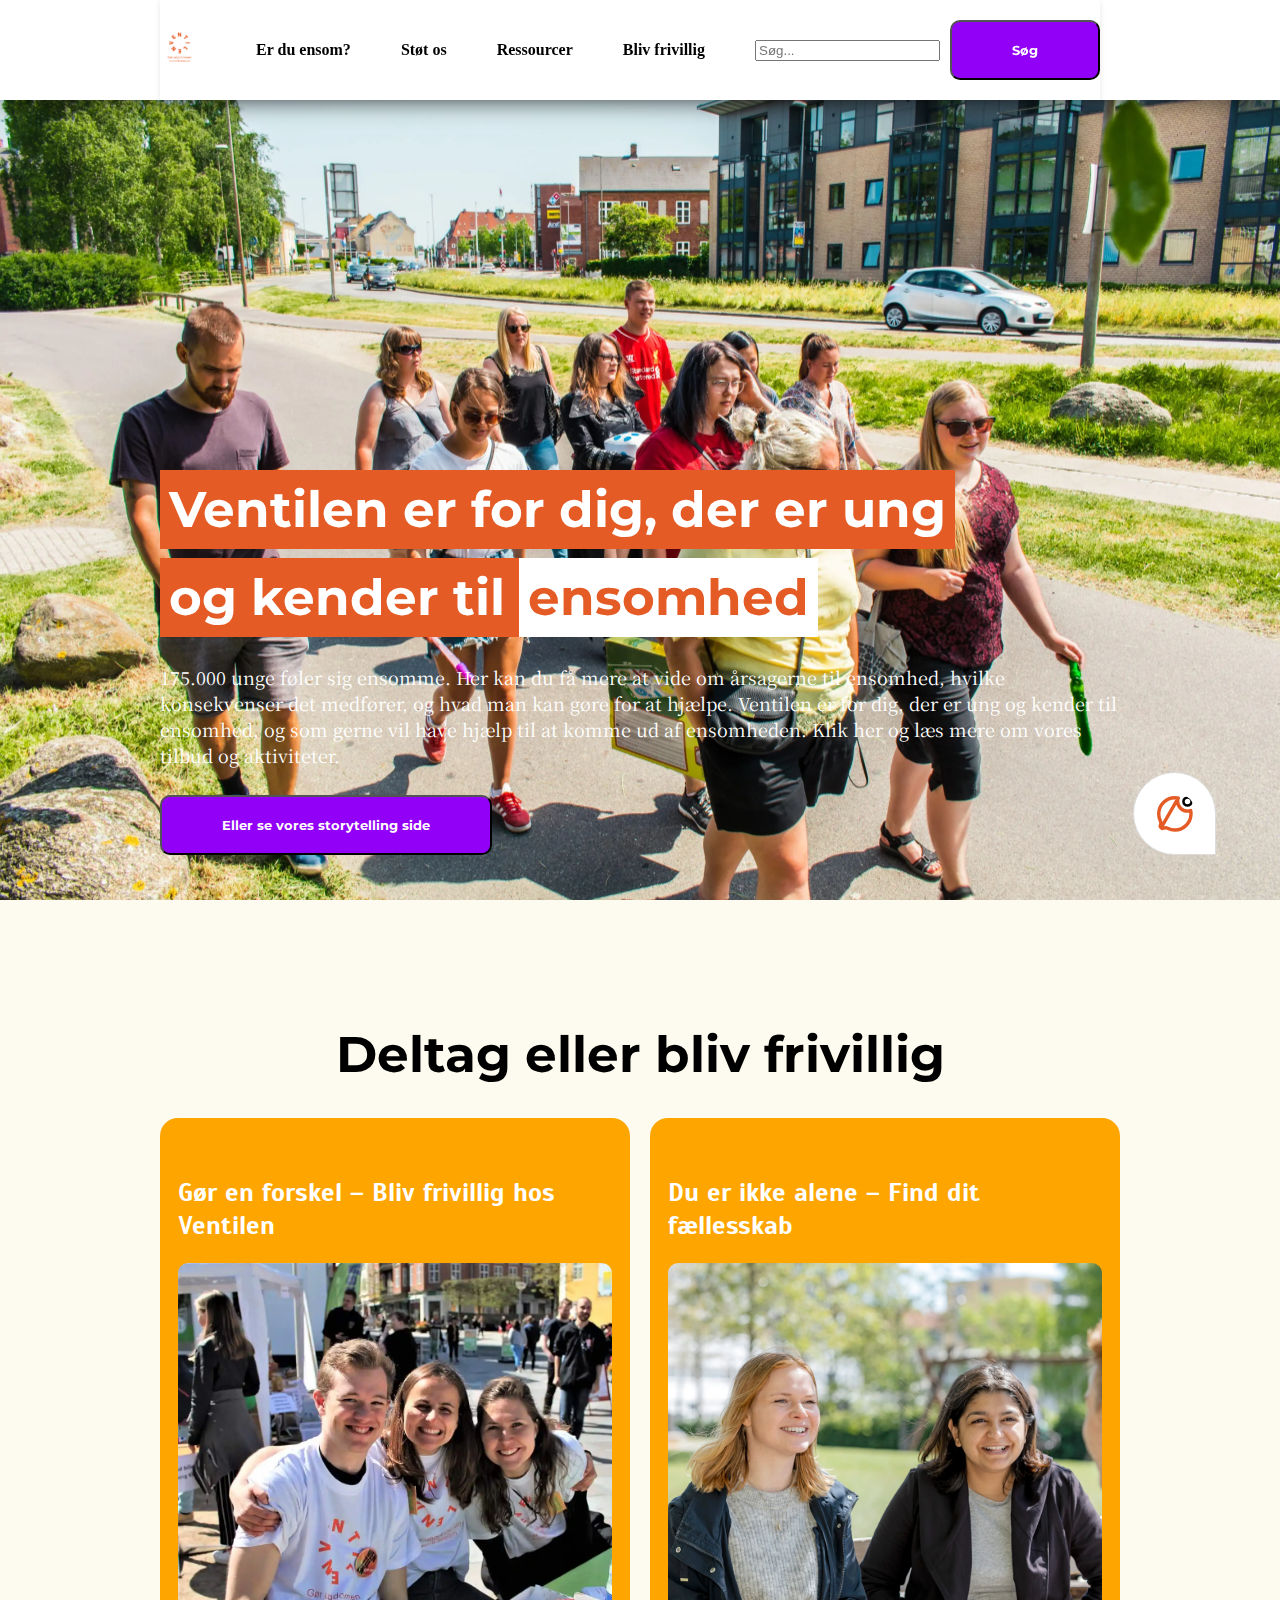
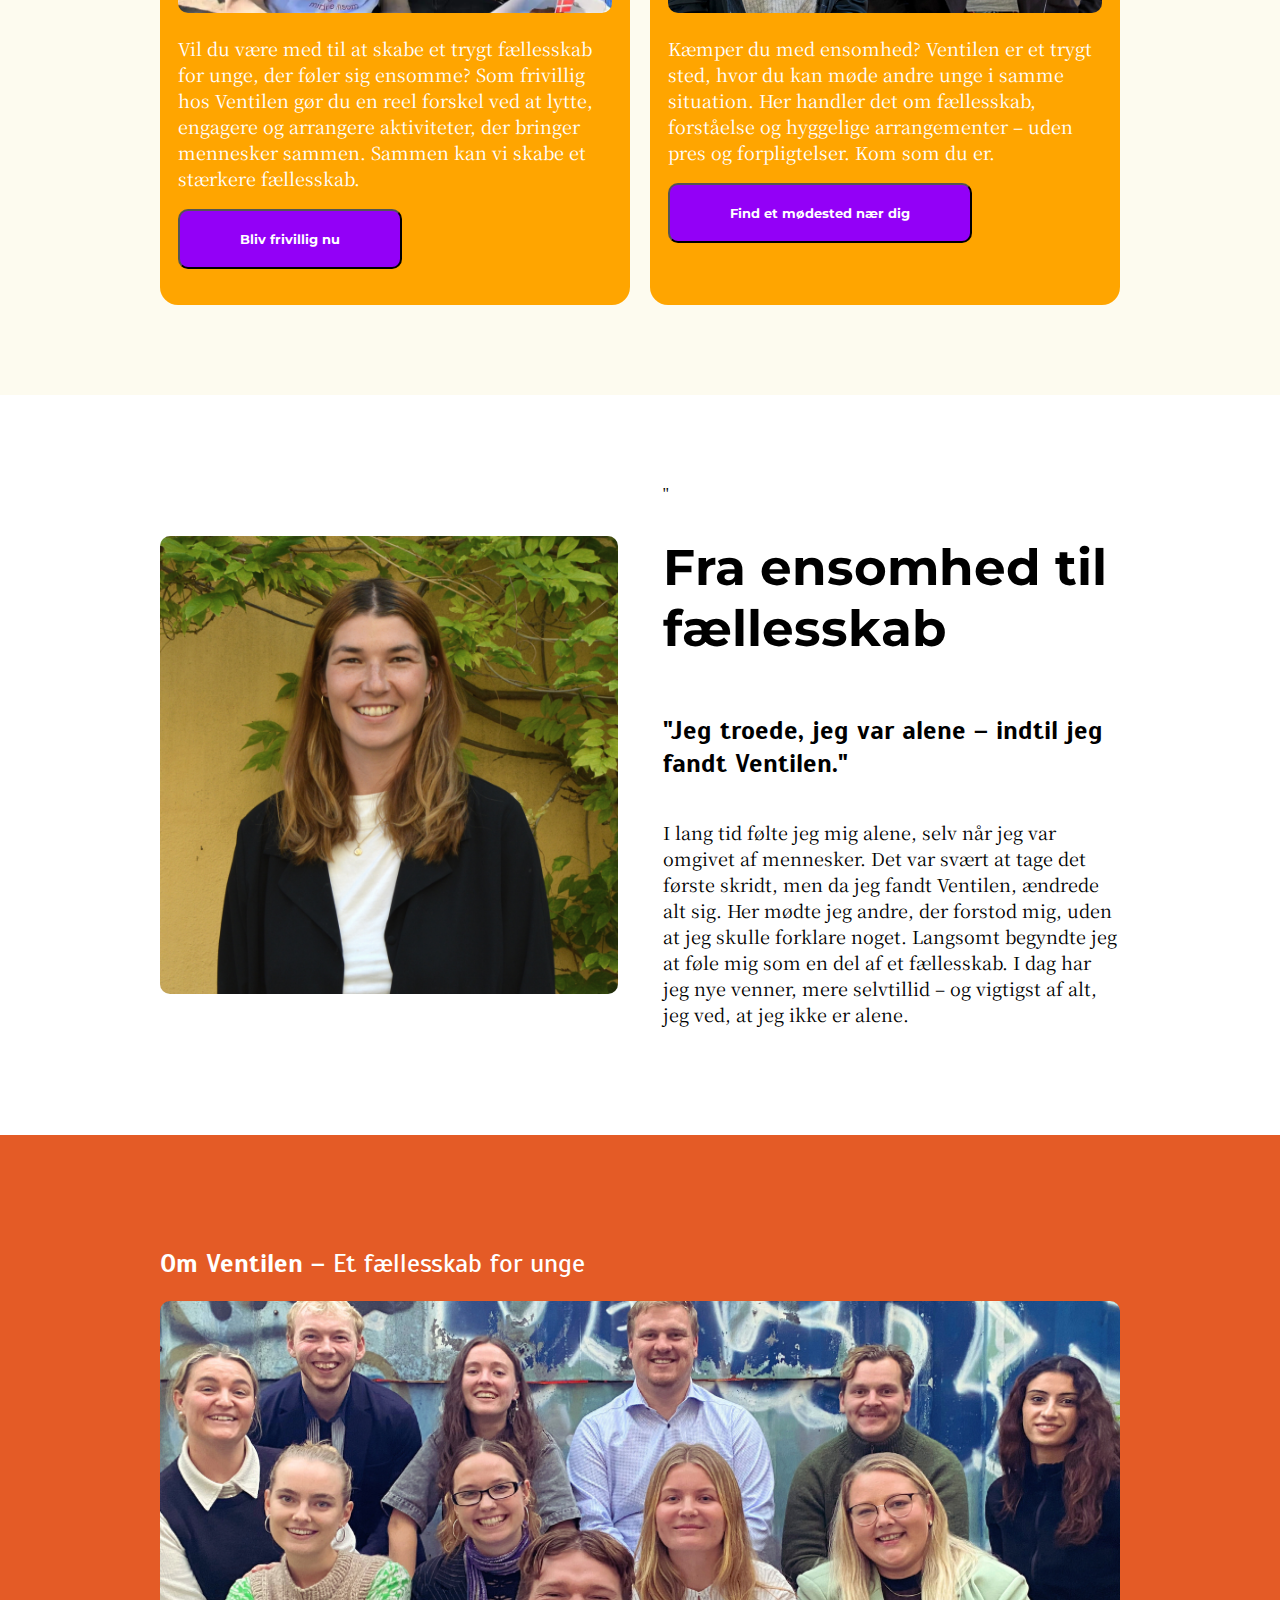
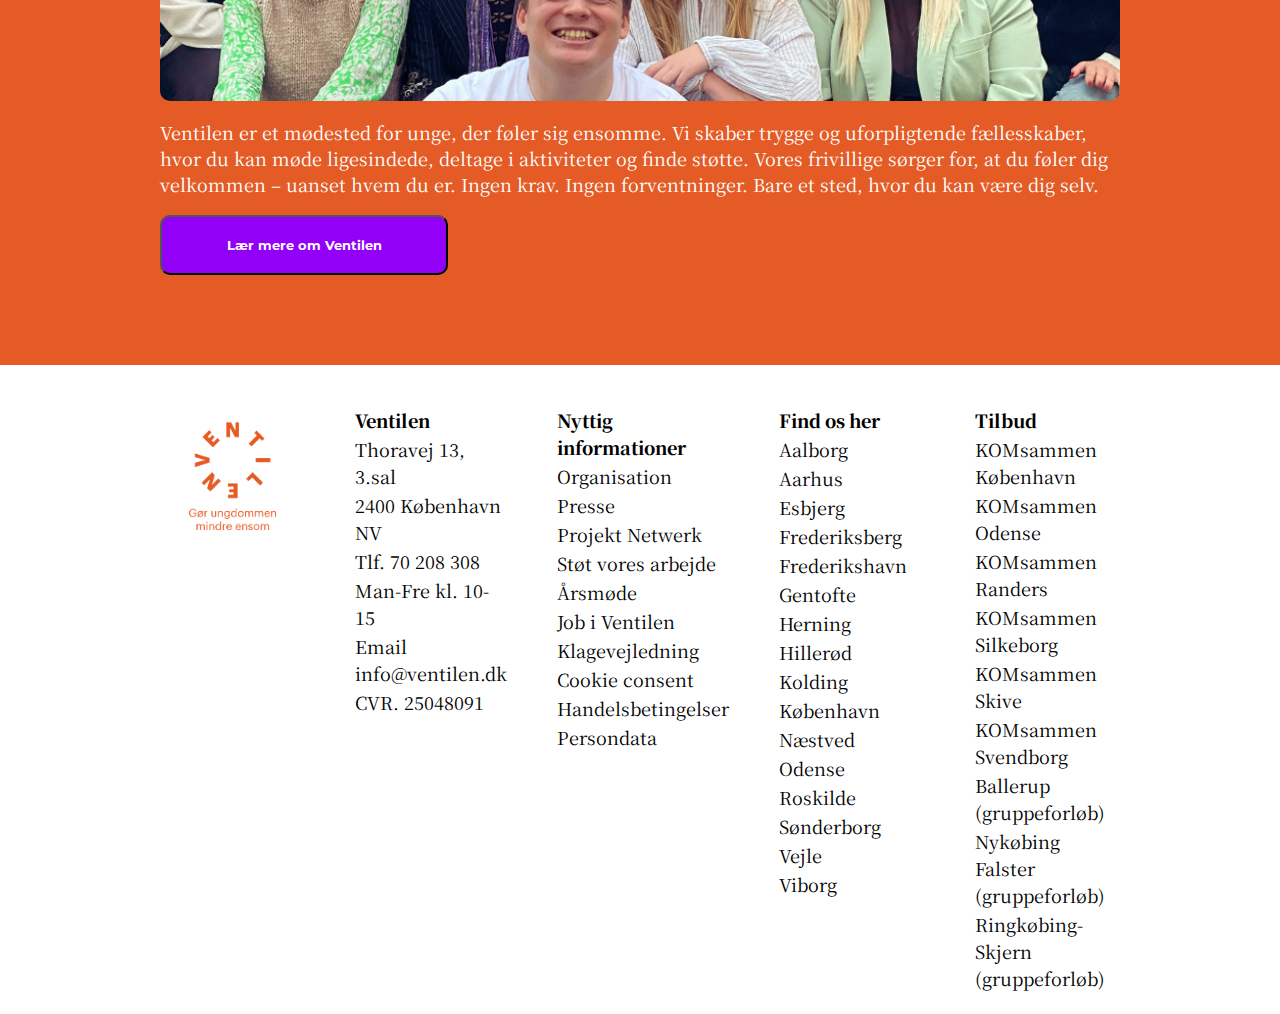
==== commit de7589cb: "Virk" ====
--- a/index.html
+++ b/index.html
@@ -63,6 +63,10 @@
                 det medfører, og hvad man kan gøre for at hjælpe. Ventilen er for dig, der er ung og kender til
                 ensomhed, og som gerne vil have hjælp til at komme ud af ensomheden. Klik her og læs mere om vores
                 tilbud og aktiviteter.</p>
+                <a href="underside.html">
+                    <button>Eller se vores storytelling side</button>
+                  </a>
+                  
         </section>
     </div>
     <div id="DeltagEllerFrivilligSektion">
@@ -107,68 +111,6 @@
         </section>
     </div>
 
-    <div class="flip-box-container">
-        <div class="flip-box">
-            <div class="flip-box-inner">
-                <div class="flip-box-front">'
-                    <h2 style=" margin-top: 150px;">I dag oplever 19% af danske unge mellem 16 og 24 år ensomhed.</h2>
-
-                </div>
-                <div class="flip-box-back">
-                    <p style="margin-top: 100px; text-align: center; line-height: 30px;">Ensomhed er en følelse, alle har prøvet at have, og det er en helt almindelig følelse at opleve en gang imellem. Når følelsen sætter sig fast og bliver en permanent del af livet, kan det dog have alvorlige konsekvenser – og det er vigtigt at reagere på langvarig ensomhed. </p>
-                </div>
-            </div>
-        </div>
-
-        <div class="flip-box">
-            <div class="flip-box-inner">
-                <div class="flip-box-front">
-                    <h2 style=" margin-top: 200px;">Hvad er ensomhed?</h2>
-                    
-               </div>
-                <div class="flip-box-back">
-                    <p style="margin-top:75px; text-align: center; line-height: 30px;"> Ensomhed er den følelse, der opstår, når ens sociale relationer ikke lever op til ens sociale behov. Det vil altså sige, at det er forskelligt fra person til person, hvornår ensomheden opstår. Nogen har brug for én god ven for at få det sociale behov stillet, og nogen har brug for en stor bekendtskabskreds, men ikke en “bedste ven”.</h2>
-                </div>
-            </div>
-        </div>
-
-        <div class="flip-box">
-            <div class="flip-box-inner">
-                <div class="flip-box-front">
-                    <h2 style=" margin-top: 175px;">Hvad er konsekvenserne af langvarig ensomhed?</h2>
-        
-                </div>
-                <div class="flip-box-back">
-                    <p style="margin-top:15px; text-align: center; line-height: 30px;">Langvarig ensomhed har store konsekvenser. Ensomhed påvirker hjernen og får den til at gå i forsvarsposition. Det betyder, at man sover dårligere og er meget opmærksom på trusler og fare. Det kan også gøre en mindre empatisk og mindre imødekommende overfor andre mennesker. Det betyder ofte, at de unge, som føler sig ensomme, også føler sig udenfor fællesskabet eller socialt isolerede.</p>
-                </div>
-            </div>
-        </div>
-
-        <div class="flip-box">
-            <div class="flip-box-inner">
-                <div class="flip-box-front">
-                    <h2 style=" margin-top: 200px;">Er der nogle tegn på ensomhed?</h2>
-                </div>
-                <div class="flip-box-back">
-                    <p style="margin-top: 50px; text-align: center; line-height: 30px;">Det er vigtigt at understrege, at ensomhed ikke er en sygdom, og der er derfor ingen symptomer. Dog er der nogle konsekvenser af ensomhed, som kan vise sig som fysiske tegn. Nogle vælger måske at være meget alene, afviser invitationer til sociale sammenhænge og isolerer sig, mens andre bliver mere udadreagerende, vrede eller voldsomme.</p>
-                </div>
-            </div>
-        </div>
-    </div>
-    <div class="slider-container">
-       
-      
-
-      
-        
-      </div>
-    
-
-    <!-- Pile og prikker -->
-
-
-    <script src="vithu.js"></script>
-
     <div id="OmVentilenSektion">
         <section>
             <h2>Om Ventilen – <span style="font-weight: 100;">Et fællesskab for unge</span></h2>
@@ -184,7 +126,7 @@
     <div id="chatbox">
         <img src="images/chatsvg.svg" id="chatbox__chaticon" onclick="openUp()">
         <div id="chatbox__closeandlogo">
-            <a onclick="openUp()">X</a>
+            <a style="cursor: pointer;" onclick="openUp()">X</a>
             <img src="images/ventilenisoleret.svg">
         </div>
         <div id="chatbox__messagesection">
@@ -269,5 +211,4 @@
             </div>
         </section>
     </footer>
-</body>
 </html>--- a/mainstylesheet.css
+++ b/mainstylesheet.css
@@ -1,669 +1,836 @@
-/* Kommentar */
-/* Style Style REGLER */
-html,
-body {
-    margin: 0;
-    padding: 0;
-}
-
-p {
-    /* Brødtekst regl */
-    font-family: "Noto Serif SC", serif;
-    font-weight: normal;
-    font-size: 18px;
-}
-
-h1 {
-    /* Overskrift regl */
-    font-family: "Montserrat", sans-serif;
-    font-weight: bold;
-    font-size: 50px;
-}
-
-h2 {
-    /* Mellemrubrik til brødteskt regl */
-    font-family: "Scada", sans-serif;
-    font-weight: bold;
-    font-size: 26px;
-}
-
-button {
-    font-family: "Montserrat", sans-serif;
-    font-weight: bold;
-    padding: 20px 60px 20px 60px;
-    border-radius: 10px;
-    background-color: #9300F7;
-    color: white;
-}
-
-img {
-    max-width: 100%;
-    max-height: 100%;
-    border-radius: 10px;
-}
-
-svg {
-    max-width: 100%;
-    max-height: 100%;
-}
-
-/* ----------------- */
-
-
-/* Ilyas start DON'T TOUCH*/
-.ilyasbody {
-    margin: 0;
-    font-family: Arial, sans-serif;
-    background-color: #f6f6f6;
-  }
-  
+/* Underside */
+
+  .HeroSlideShowTwo {
+      background-image: url(images/IMG_6081.webp) !important;
+  }
+
+  #DeltagEllerFrivilligSektion {
+      text-align: center;
+      display: flex;
+      flex-direction: row;
+      justify-content: center;
+      align-content: center;
+      margin: auto;
+      background-color: #FDFBEF;
+      padding: 10vh 0 10vh 0;
+      width: 100%;
+  }
+
+  #DeltagEllerFrivilligSektion__Sektioner img {
+      height: 350px;
+      width: 100%;
+      object-fit: cover;
+      object-position: 0% 35%;
+  }
+
+  #DeltagEllerFrivilligSektion section {
+      display: flex;
+      flex-direction: column;
+  }
+
+  .videosektion section {
+      padding: 10vh 0vh 10vh 0;
+      display: flex;
+      flex-direction: column;
+  }
+
+  .videosektion section div {
+      flex: 1;
+  }
+
+  .videosektion__flexbox {
+      display: flex;
+      flex-direction: row;
+      gap: 20px;
+  }
+
+  .videosektion_video__one {
+      background-image: url(images/video1.png);
+      background-size: cover;
+      background-position: center;
+      height: 500px;
+      margin-bottom: 20px;
+  }
+
+  .videosektion_video__two {
+      background-image: url(images/video2.png);
+      background-size: cover;
+      background-position: center;
+      height: 500px;
+      margin-bottom: 20px;
+  }
+
+  .frivilligemuligheder {
+      background-color: #FDFBEF;
+  }
+
+  .frivilligemuligheder section {
+      padding: 10vh 0vh 10vh 0vh;
+      display: flex;
+      flex-direction: column;
+  }
+
+  .frivilligemuligheder__flexbox {
+      display: flex;
+      flex-direction: row;
+      gap: 20px;
+  }
+
+  .frivilligemuligheder section img {
+      width: 100%;
+      height: 500px;
+      max-height: 500px;
+      object-fit: cover;
+      object-position: top;
+  }
+
+  .citatboks {
+      background-color: #96C581;
+      color: white;
+  }
+
+  .citatboks section {
+      display: flex;
+      gap: 0px;
+      flex-direction: column;
+      padding: 10vh 0vh 10vh 0vh;
+  }
+
+
+  /* Underside slut */
+
+
+
+  /*Pernille style starter her for FAQ */
+
+  .faq-div {
+      background-color: #FFFFFF;
+  }
+
+  .faq-section {
+      flex-direction: column;
+      padding: 10vh 0vh 10vh 0vh;
+
+  }
+
+  .question {
+      cursor: pointer;
+  }
+
+  .faq-container {
+      background-color: #E45B26;
+      border-radius: 20px;
+      padding: 10px 30px 10px 30px;
+      margin-bottom: 20px;
+      transition: opacity 0.2s ease
+  }
+
+  .faq-container:hover:not(.active) {
+      background: #f6a484;
+      /*farve når musen holdes hen over boksen */
+  }
+
+  .faq-container.active {
+      background-color: #E45B26;
+  }
+
+  .answer {
+      display: none;
+      margin-top: 10px;
+      /*afstand fra tekst og overskrift*/
+      color: #000000;
+      /*farve på paragraph teksten inden i boksen*/
+  }
+
+  /*Pernille style slutter her for FAQ */
+
+  /* Style Style REGLER */
+  html,
+  body {
+      margin: 0;
+      padding: 0;
+  }
+
+  p {
+      /* Brødtekst regl */
+      font-family: "Noto Serif SC", serif;
+      font-weight: normal;
+      font-size: 18px;
+  }
+
+  h1 {
+      /* Overskrift regl */
+      font-family: "Montserrat", sans-serif;
+      font-weight: bold;
+      font-size: 50px;
+  }
+
+  h2 {
+      /* Mellemrubrik til brødteskt regl */
+      font-family: "Scada", sans-serif;
+      font-weight: bold;
+      font-size: 26px;
+  }
+
+  button {
+      font-family: "Montserrat", sans-serif;
+      font-weight: bold;
+      padding: 20px 60px 20px 60px;
+      border-radius: 10px;
+      background-color: #9300F7;
+      color: white;
+  }
+
+  img {
+      max-width: 100%;
+      max-height: 100%;
+      border-radius: 10px;
+  }
+
+  svg {
+      max-width: 100%;
+      max-height: 100%;
+  }
+
+  /* ----------------- */
+
+
+  /* Ilyas start DON'T TOUCH*/
+  .ilyasbody {
+      margin: 0;
+      font-family: Arial, sans-serif;
+      background-color: #f6f6f6;
+  }
+
   .ilyasnav {
-    display: flex;
-    justify-content: center;
-    align-items: center;
-    gap: 40px;
-    background-color: #ffffff;
-    box-shadow: 0 2px 6px rgba(0,0,0,0.1);
-    position: relative;
-    z-index: 10;
-    padding: 10px 0;
-  }
-  
+      display: flex;
+      justify-content: center;
+      align-items: center;
+      gap: 40px;
+      background-color: #ffffff;
+      box-shadow: 0 2px 6px rgba(0, 0, 0, 0.1);
+      position: relative;
+      z-index: 10;
+      padding: 10px 0;
+  }
+
   .ilyasnav__logo img {
-    height: 40px;
-    margin-right: 30px;
-  }
-  
+      height: 40px;
+      margin-right: 30px;
+  }
+
   .ilyasnav__menu {
-    display: flex;
-    gap: 30px;
-    list-style: none;
-    padding: 0;
-    margin: 0;
-  }
-  
+      display: flex;
+      gap: 30px;
+      list-style: none;
+      padding: 0;
+      margin: 0;
+  }
+
   .ilyasnav__item {
-    position: relative;
-    padding: 10px;
-    cursor: pointer;
-    font-weight: bold;
-    transition: color 0.3s ease;
-  }
-  
+      position: relative;
+      padding: 10px;
+      cursor: pointer;
+      font-weight: bold;
+      transition: color 0.3s ease;
+  }
+
   .ilyasnav__item:hover {
-    color: #000000;
-  }
-  
+      color: #000000;
+  }
+
   .ilyasdropdown {
-    display: none;
-    position: absolute;
-    top: 40px;
-    left: 0;
-    background-color: #ffffff;
-    border: 1px solid #ddd;
-    padding: 10px;
-    min-width: 200px;
-    box-shadow: 0 2px 8px rgba(0,0,0,0.1);
-    z-index: 100;
-  }
-  
+      display: none;
+      position: absolute;
+      top: 40px;
+      left: 0;
+      background-color: #ffffff;
+      border: 1px solid #ddd;
+      padding: 10px;
+      min-width: 200px;
+      box-shadow: 0 2px 8px rgba(0, 0, 0, 0.1);
+      z-index: 100;
+  }
+
   .ilyasnav__item:hover .ilyasdropdown,
   .ilyasdropdown:hover {
-    display: block;
-  }
-  
+      display: block;
+  }
+
   .ilyasdropdown__item {
-    padding: 8px;
-    display: flex;
-    align-items: center;
-    gap: 10px;
-    transition: background 0.3s ease;
-  }
-  
+      padding: 8px;
+      display: flex;
+      align-items: center;
+      gap: 10px;
+      transition: background 0.3s ease;
+  }
+
 
   .ilyasdropdown__item.highlight {
-    background-color: #fff481; 
-    color: #000000; 
-  }
-  
+      background-color: #fff481;
+      color: #000000;
+  }
+
   .ilyasdropdown__item:hover {
-    background-color: #eef9ff;
-  }
-  
+      background-color: #eef9ff;
+  }
+
   .ilyasdropdown__img {
-    width: 40px;
-    height: 40px;
-    object-fit: contain;
-    border-radius: 5px;
-    transition: transform 0.3s ease;
-  }
-  
+      width: 40px;
+      height: 40px;
+      object-fit: contain;
+      border-radius: 5px;
+      transition: transform 0.3s ease;
+  }
+
   .ilyasdropdown__img:hover {
-    transform: scale(1.1);
-  }
-  
+      transform: scale(1.1);
+  }
+
   .ilyasnav__search {
-    display: flex;
-    align-items: center;
-    gap: 10px;
-  }
-  
+      display: flex;
+      align-items: center;
+      gap: 10px;
+  }
+
   .ilyasmessageBox {
-    text-align: center;
-    padding: 10px;
-    color: red;
-    font-weight: bold;
-  }
-  
-  
-/* Ilyas slut */
-
-
-/* Slet mig senere */
-
-header {
-    z-index: 9999;
-    filter: drop-shadow(0px 5px 10px rgb(0, 0, 0, 0.5));
-    background-color: white;
-    height: 100px;
-    width: 100%;
-    display: flex;
-    justify-content: center;
-
-}
-
-.citatboks {
-    background-color: #96C581;
-    color: white;
-}
-
-.citatboks section {
-    display: flex;
-    gap: 0px;
-    flex-direction: column;
-    padding: 10vh 0vh 10vh 0vh;
-}
-
-section {
-    /* ALT INDHOLD HAR SAMME BREDTE, ÆNDRE MIG HVIS DU VIL ÆNDRE HELE BREDTEN */
-    width: 75%;
-    margin: 0 auto;
-    display: flex;
-}
-
-header section div {
-    flex: 1;
-    align-content: center;
-}
-
-#HeroSlideShow {
-    background-image: url(images/Ventilen-6041-scaled.webp);
-    background-size: cover;
-    background-position: center;
-    height: 800px;
-    display: flex;
-    flex-direction: column;
-    justify-content: flex-end;
-}
-
-#HeroSlideShow section {
-    display: flex;
-    flex-direction: column;
-    gap: 1vh;
-    justify-content:first baseline;
-    align-items: start;
-    margin-bottom: 5vh;
-    color: white;
-}
-
-#HeroSlideShow section h1 {
-    margin: 0;
-    display: inline-block;
-    background-color: #E45B26;
-    color: white;
-    padding: 1vh;
-}
-
-#HeroSlideShow section b {
-    margin-right: -1vh;
-    font-weight: bold;
-    background-color: white;
-    color: #E45B26;
-    padding: 1vh;
-
-}
-
-#DeltagEllerFrivilligSektion {
-    text-align: center;
-    display: flex;
-    flex-direction: row;
-    justify-content: center;
-    align-content: center;
-    margin: auto;
-    background-color: #FDFBEF;
-    padding: 10vh 0 10vh 0;
-    width: 100%;
-}
-
-#DeltagEllerFrivilligSektion__Sektioner img {
-    height: 350px;
-    width: 100%;
-    object-fit: cover;
-    object-position: 0% 35%;
-}
-
-#DeltagEllerFrivilligSektion section {
-    display: flex;
-    flex-direction: column;
-}
-
-
-#DeltagEllerFrivilligSektion__Sektioner {
-    display: flex;
-    flex-direction: row;
-    gap: 20px;
-    text-align: left;
-}
-
-#DeltagEllerFrivilligSektion__Sektioner div {
-    flex: 1;
-    background-color: orange;
-    color: white;
-    border-radius: 2vh;
-    padding: 4vh 2vh 4vh 2vh;
-}
-
-#HistorieFraFrivilligSektion {
-    padding: 10vh 0 10vh 0;
-    display: flex;
-    flex-direction: row;
-    width: 100%;
-}
-
-#HistorieFraFrivilligSektion section div {
-    display: flex;
-    flex-direction: column;
-    align-content: center;
-    justify-content: center;
-    flex: 1;
-}
-
-#HistorieFraFrivilligSektion section>div:nth-child(2) {
-    padding-left: 5vh;
-}
-
-#OmVentilenSektion {
-    width: 100%;
-    background-color: #E45B26;
-    color: white;
-    padding: 10vh 0 10vh 0;
-}
-
-#OmVentilenSektion section {
-    display: flex;
-    flex-direction: column;
-}
-
-#OmVentilenSektion button {
-    width: 30%;
-}
-
-#OmVentilenSektion__Image {
-    background-image: url(images/billederafdeunge.webp);
-    background-size: cover;
-    background-position: 0% 25%;
-    height: 400px;
-    border-radius: 10px;
-}
-
-/* Chat box... */
-#chatbox {
-    padding: .5vh;
-    width: 8vh;
-    height: 8vh;
-    background-color: white;
-    border-radius: 10vh 10vh 0vh 10vh;
-    position: fixed;
-    right: 5%;
-    bottom: 5%;
-    display: flex;
-    flex-direction: column;
-    text-align: center;
-    transition: all cubic-bezier(.81, .15, .47, 1.57) .5s;
-    border: 1px solid gainsboro;
-}
-
-
-#chatbox.chatbox__udvidet {
-    border: 5px solid black;
-    padding: 5vh;
-    width: 80vh;
-    height: 60vh;
-}
-
-#chatbox div {
-    transform: scale(0);
-    display: none;
-}
-
-#chatbox.chatbox__udvidet div {
-    transform: scale(1);
-    display: flex;
-}
-
-#chatbox__chaticon {
-    max-width: 50%;
-    max-height: 50%;
-    margin: auto;
-    display: flex;
-}
-
-#chatbox__closeandlogo {
-    height: 10vh;
-    display: none;
-    justify-content: space-between;
-    margin-bottom: 50px;
-}
-
-#chatbox__write {
-    height: 5vh;
-    display: flex;
-    flex-direction: row;
-}
-
-
-#chatbox input {
-    width: 90%;
-    border: 0px solid;
-    outline: none;
-    padding: 1vh;
-    background-color: gainsboro;
-    border-radius: 1vh 0vh 0vh 1vh;
-
-}
-
-#chatbox__write input {
-    flex: 75%;
-}
-
-
-#chatbox__write button {
-    padding: 2vh;
-    width: 25%;
-    flex: 25%;
-    border-radius: 0vh 1vh 1vh 0vh;
-}
-
-#chatbox__write form {
-    width: 100%;
-    display: flex;
-    flex-direction: row;
-}
-
-#chatbox__messagesection {
-    flex: 50%;
-    width: 100%;
-    margin-bottom: 20px;
-    overflow-y: scroll;
-    overflow-x: hidden;
-    flex-direction: column;
-    display: flex;
-    justify-content: flex-start;
-    align-content: flex-start;
-}
-
-#chatbox__messagesection::-webkit-scrollbar {
-    width: 0;
-    /* Remove scrollbar width */
-    height: 0;
-    /* Remove scrollbar height */
-}
-
-.chatbox__messagerobot {
-    margin-right: 20px;
-    border-radius: 1.5vh;
-    animation: messagebox 0.5s 1 cubic-bezier(.97,0,.83,.67);
-    display: flex;
-    justify-content: flex-start;
-    text-align: right !important;
-    background-color: #E45B26;
-    padding-right: 2vh;
-    padding-left: 2vh;
-    margin-bottom: 20px;
-    color: white;
-    width: 93%;
-    word-break: break-word;
-    overflow-wrap: break-word;
-    white-space: normal;
-}
-
-.chatbox__messageyou {
-    border-radius: 1.5vh;
-    display: flex;
-    flex-direction: column-reverse;
-    justify-content: flex-end;
-    text-align: right !important;
-    background-color: #9300F7;
-    padding-top: 2vh;
-    padding-right: 2vh;
-    padding-left: 2vh;
-    color: white;
-    margin-bottom: 20px;
-    margin-left: 20px;
-    width: 93%;
-    word-break: break-word;
-    overflow-wrap: break-word;
-    white-space: normal;
-}
-
-.chatbox__messagefaq {
-    opacity: 50%;
-    border-radius: 1.5vh;
-    display: flex;
-    text-align: right !important;
-    background-color: rgb(0, 0, 0, 0);
-    border: 2px solid #E45B26;
-    padding-right: 2vh;
-    padding-left: 2vh;
-    color: #E45B26;
-    margin-bottom: 10px;
-    width: 93%;
-    word-break: break-word;
-    overflow-wrap: break-word;
-    white-space: normal;
-}
-
-.chatbox__messageyou span {
-    margin-bottom: -20px;
-    opacity: 75%;
-}
-
-
-@keyframes messagebox {
-    0% {transform: scale(0);}
-    100% {transform: scale(1);}
-}
-
-
-/* Her begynder footer styling */
-
-
-.footer-container {
-    display: flex;
-    justify-content: space-between;
-    /* Gør kolonnerne jævnt fordelt */
-    flex-direction: row;
-    margin: 0 auto;
-    /* Centrerer footeren */
-    padding: 20px;
-    margin-top: 20px;
-}
-
-
-.footer-right {
-    flex: 1;
-    display: flex;
-    gap: 50px;
-    /* Justér afstanden mellem kolonnerne */
-    margin-left: auto;
-    /*Får kolonnerne til at være i højre side af footer */
-}
-
-.footer-column {
-    flex: 1;
-    /* Sørger for at kolonnerne fylder lige meget */
-    /* Forhindrer at de bliver for smalle */
-}
-
-.footer-column p {
-    margin: 2px 0;
-    line-height: 1.5;
-}
-    /* The flip box container - set the width and height to whatever you want. We have added the border property to demonstrate that the flip itself goes out of the box on hover (remove perspective if you don't want the 3D effect */
-
-    .flip-box-container {
-        justify-content: center;
-        display: flex;
-        gap:100px;/* Afstand mellem kasserne */
-        margin-bottom: 25px;
-
-
-    }.flip-box {
-        background-color: transparent;
-        width: 300px;
-        height: 450px;
-        border: 1px solid #f1f1f1;
-        perspective: 1000px; /* Remove this if you don't want the 3D effect */
-        overflow: hidden;
-    }
-    
-    /* This container is needed to position the front and back side */
-    .flip-box-inner {
-        position: relative;
-        width: 100%;
-        height: 100%;
-        text-align: center;
-        transition: transform 0.8s;
-        transform-style: preserve-3d;
-    }
-    
-    /* Do an horizontal flip when you move the mouse over the flip box container */
-    .flip-box:hover .flip-box-inner {
-        transform: rotateY(180deg);
-    } 
-    
-    /* Position the front and back side */
-    .flip-box-front, .flip-box-back {
-        position: absolute;
-        width: 100%;
-        height: 100%;
-        -webkit-backface-visibility: hidden; /* Safari */
-        backface-visibility: hidden;
-    }
-    
-    /* Style the front side */
-    .flip-box-front {
-        background-color: #EA610F;
-      
-    }
-    
-    /* Style the back side */
-    .flip-box-back {
-        background-color: orange;
-        color: white;
-        transform: rotateY(180deg);
-    }
-
-    .billede  {
-        width: 300px;
-        height: 450px;body {
-        display: flex;
-        justify-content: center;
-        align-items: center;
-        height: 100vh;
-        background-color: #f4f4f4;
-    }
-
-    .flip-box-container {
-        display: flex;
-        width: 300px;
-        overflow: hidden;
-    }
-
-    .flip-box {
-        width: 100px;
-        height: 100px;
-        background-color: #ddd;
-        margin: 5px;
-        text-align: center;
-        line-height: 100px;
-        font-size: 20px;
-        transition: transform 0.5s;
-    }
-  /* Pil-knapper */
-
-      
-    
-      
-    
-      
-   
-
-    
-
-.footer-container {
-    display: flex;  
-    justify-content: flex-end; /* Gør kolonnerne jævnt fordelt */
-    flex-direction: row;
-    margin: 0 auto; /* Centrerer footeren */
-    padding: 20px;
-    margin-top: 20px;
-}
-
-
-.footer-right {
-    display: flex;
-    gap: 50px; /* Justér afstanden mellem kolonnerne */
-    margin-left: auto; /*Får kolonnerne til at være i højre side af footer */
-}
-
-.footer-column {
-    flex: 1; /* Sørger for at kolonnerne fylder lige meget */
-     /* Forhindrer at de bliver for smalle */
-}
-
-.footer-column p {
-    margin: 2px 0;
-    line-height: 1.5;
-}
-
-
-
-
-    }
-
-
-@media (max-width: 900px) {
-    .footer-container {
-        flex-direction: column;
-        /* Skift til kolonne på mindre skærme */
-        text-align: center;
-    }
-
-    .footer-column.left {
-        text-align: center;
-        margin-bottom: 20px;
-    }
-
-    .footer-right {
-        flex-direction: column;
-        /* Sæt elementerne under hinanden */
-        gap: 20px;
-        /* Reducér mellemrum */
-    }
-
-    .footer-column {
-        text-align: center;
-        /* Justere tekst til højre */
-    }
-}+      text-align: center;
+      padding: 10px;
+      color: red;
+      font-weight: bold;
+  }
+
+
+  /* Ilyas slut */
+
+
+  /* Slet mig senere */
+
+  header {
+      z-index: 9999;
+      filter: drop-shadow(0px 5px 10px rgb(0, 0, 0, 0.5));
+      background-color: white;
+      height: 100px;
+      width: 100%;
+      display: flex;
+      justify-content: center;
+
+  }
+
+  .citatboks {
+      background-color: #96C581;
+      color: white;
+  }
+
+  .citatboks section {
+      display: flex;
+      gap: 0px;
+      flex-direction: column;
+      padding: 10vh 0vh 10vh 0vh;
+  }
+
+  section {
+      /* ALT INDHOLD HAR SAMME BREDTE, ÆNDRE MIG HVIS DU VIL ÆNDRE HELE BREDTEN */
+      width: 75%;
+      margin: 0 auto;
+      display: flex;
+  }
+
+  header section div {
+      flex: 1;
+      align-content: center;
+  }
+
+  #HeroSlideShow {
+      background-image: url(images/Ventilen-6041-scaled.webp);
+      background-size: cover;
+      background-position: center;
+      height: 800px;
+      display: flex;
+      flex-direction: column;
+      justify-content: flex-end;
+  }
+
+  #HeroSlideShow section {
+      display: flex;
+      flex-direction: column;
+      gap: 1vh;
+      justify-content: first baseline;
+      align-items: start;
+      margin-bottom: 5vh;
+      color: white;
+  }
+
+  #HeroSlideShow section h1 {
+      margin: 0;
+      display: inline-block;
+      background-color: #E45B26;
+      color: white;
+      padding: 1vh;
+  }
+
+  #HeroSlideShow section b {
+      margin-right: -1vh;
+      font-weight: bold;
+      background-color: white;
+      color: #E45B26;
+      padding: 1vh;
+
+  }
+
+  #DeltagEllerFrivilligSektion {
+      text-align: center;
+      display: flex;
+      flex-direction: row;
+      justify-content: center;
+      align-content: center;
+      margin: auto;
+      background-color: #FDFBEF;
+      padding: 10vh 0 10vh 0;
+      width: 100%;
+  }
+
+  #DeltagEllerFrivilligSektion__Sektioner img {
+      height: 350px;
+      width: 100%;
+      object-fit: cover;
+      object-position: 0% 35%;
+  }
+
+  #DeltagEllerFrivilligSektion section {
+      display: flex;
+      flex-direction: column;
+  }
+
+
+  #DeltagEllerFrivilligSektion__Sektioner {
+      display: flex;
+      flex-direction: row;
+      gap: 20px;
+      text-align: left;
+  }
+
+  #DeltagEllerFrivilligSektion__Sektioner div {
+      flex: 1;
+      background-color: orange;
+      color: white;
+      border-radius: 2vh;
+      padding: 4vh 2vh 4vh 2vh;
+  }
+
+  #HistorieFraFrivilligSektion {
+      padding: 10vh 0 10vh 0;
+      display: flex;
+      flex-direction: row;
+      width: 100%;
+  }
+
+  #HistorieFraFrivilligSektion section div {
+      display: flex;
+      flex-direction: column;
+      align-content: center;
+      justify-content: center;
+      flex: 1;
+  }
+
+  #HistorieFraFrivilligSektion section>div:nth-child(2) {
+      padding-left: 5vh;
+  }
+
+  #OmVentilenSektion {
+      width: 100%;
+      background-color: #E45B26;
+      color: white;
+      padding: 10vh 0 10vh 0;
+  }
+
+  #OmVentilenSektion section {
+      display: flex;
+      flex-direction: column;
+  }
+
+  #OmVentilenSektion button {
+      width: 30%;
+  }
+
+  #OmVentilenSektion__Image {
+      background-image: url(images/billederafdeunge.webp);
+      background-size: cover;
+      background-position: 0% 25%;
+      height: 400px;
+      border-radius: 10px;
+  }
+
+  /* Chat box... */
+  #chatbox {
+      padding: .5vh;
+      width: 8vh;
+      height: 8vh;
+      background-color: white;
+      border-radius: 10vh 10vh 0vh 10vh;
+      position: fixed;
+      right: 5%;
+      bottom: 5%;
+      display: flex;
+      flex-direction: column;
+      text-align: center;
+      transition: all cubic-bezier(.81, .15, .47, 1.57) .5s;
+      border: 1px solid gainsboro;
+
+  }
+
+
+  #chatbox.chatbox__udvidet {
+      border: 5px solid black;
+      padding: 5vh;
+      width: 80vh;
+      height: 60vh;
+  }
+
+  #chatbox div {
+      transform: scale(0);
+      display: none;
+  }
+
+  #chatbox.chatbox__udvidet div {
+      transform: scale(1);
+      display: flex;
+  }
+
+  #chatbox__chaticon {
+      max-width: 50%;
+      max-height: 50%;
+      margin: auto;
+      display: flex;
+      cursor: pointer;
+  }
+
+  #chatbox__closeandlogo {
+      height: 10vh;
+      display: none;
+      justify-content: space-between;
+      margin-bottom: 50px;
+  }
+
+  #chatbox__write {
+      height: 5vh;
+      display: flex;
+      flex-direction: row;
+  }
+
+
+  #chatbox input {
+      width: 90%;
+      border: 0px solid;
+      outline: none;
+      padding: 1vh;
+      background-color: gainsboro;
+      border-radius: 1vh 0vh 0vh 1vh;
+
+  }
+
+  #chatbox__write input {
+      flex: 75%;
+  }
+
+
+  #chatbox__write button {
+      padding: 2vh;
+      width: 25%;
+      flex: 25%;
+      border-radius: 0vh 1vh 1vh 0vh;
+      cursor: pointer;
+  }
+
+  #chatbox__write form {
+      width: 100%;
+      display: flex;
+      flex-direction: row;
+  }
+
+  #chatbox__messagesection {
+      flex: 50%;
+      width: 100%;
+      margin-bottom: 20px;
+      overflow-y: scroll;
+      overflow-x: hidden;
+      flex-direction: column;
+      display: flex;
+      justify-content: flex-start;
+      align-content: flex-start;
+  }
+
+  #chatbox__messagesection::-webkit-scrollbar {
+      width: 0;
+      /* Remove scrollbar width */
+      height: 0;
+      /* Remove scrollbar height */
+  }
+
+  .chatbox__messagerobot {
+      margin-right: 20px;
+      border-radius: 1.5vh;
+      animation: messagebox 0.5s 1 cubic-bezier(.97, 0, .83, .67);
+      display: flex;
+      justify-content: flex-start;
+      text-align: right !important;
+      background-color: #E45B26;
+      padding-right: 2vh;
+      padding-left: 2vh;
+      margin-bottom: 20px;
+      color: white;
+      width: 93%;
+      word-break: break-word;
+      overflow-wrap: break-word;
+      white-space: normal;
+  }
+
+  .chatbox__messageyou {
+      border-radius: 1.5vh;
+      display: flex;
+      flex-direction: column-reverse;
+      justify-content: flex-end;
+      text-align: right !important;
+      background-color: #9300F7;
+      padding-top: 2vh;
+      padding-right: 2vh;
+      padding-left: 2vh;
+      color: white;
+      margin-bottom: 20px;
+      margin-left: 20px;
+      width: 93%;
+      word-break: break-word;
+      overflow-wrap: break-word;
+      white-space: normal;
+  }
+
+  .chatbox__messagefaq {
+      opacity: 50%;
+      border-radius: 1.5vh;
+      display: flex;
+      text-align: right !important;
+      background-color: rgb(0, 0, 0, 0);
+      border: 2px solid #E45B26;
+      padding-right: 2vh;
+      padding-left: 2vh;
+      color: #E45B26;
+      margin-bottom: 10px;
+      width: 93%;
+      word-break: break-word;
+      overflow-wrap: break-word;
+      white-space: normal;
+  }
+
+  .chatbox__messageyou span {
+      margin-bottom: -20px;
+      opacity: 75%;
+  }
+
+
+  @keyframes messagebox {
+      0% {
+          transform: scale(0);
+      }
+
+      100% {
+          transform: scale(1);
+      }
+  }
+
+
+  /* Her begynder footer styling */
+
+
+  .footer-container {
+      display: flex;
+      justify-content: space-between;
+      /* Gør kolonnerne jævnt fordelt */
+      flex-direction: row;
+      margin: 0 auto;
+      /* Centrerer footeren */
+      padding: 20px;
+      margin-top: 20px;
+  }
+
+
+  .footer-right {
+      flex: 1;
+      display: flex;
+      gap: 50px;
+      /* Justér afstanden mellem kolonnerne */
+      margin-left: auto;
+      /*Får kolonnerne til at være i højre side af footer */
+  }
+
+  .footer-column {
+      flex: 1;
+      /* Sørger for at kolonnerne fylder lige meget */
+      /* Forhindrer at de bliver for smalle */
+  }
+
+  .footer-column p {
+      margin: 2px 0;
+      line-height: 1.5;
+  }
+
+  /* The flip box container - set the width and height to whatever you want. We have added the border property to demonstrate that the flip itself goes out of the box on hover (remove perspective if you don't want the 3D effect */
+
+  .flip-box-container {
+      background-color: gainsboro;
+      padding: 10vh 0vh 10vh 0vh;
+      justify-content: center;
+      display: flex;
+      gap: 100px;
+      /* Afstand mellem kasserne */
+      margin-bottom: 25px;
+
+
+  }
+
+  .flip-box {
+      background-color: transparent;
+      width: 300px;
+      height: 450px;
+      border: 1px solid #f1f1f1;
+      perspective: 1000px;
+      /* Remove this if you don't want the 3D effect */
+      overflow: hidden;
+  }
+
+  /* This container is needed to position the front and back side */
+  .flip-box-inner {
+      position: relative;
+      width: 100%;
+      height: 100%;
+      text-align: center;
+      transition: transform 0.8s;
+      transform-style: preserve-3d;
+  }
+
+  /* Do an horizontal flip when you move the mouse over the flip box container */
+  .flip-box:hover .flip-box-inner {
+      transform: rotateY(180deg);
+  }
+
+  /* Position the front and back side */
+  .flip-box-front,
+  .flip-box-back {
+      position: absolute;
+      width: 100%;
+      height: 100%;
+      -webkit-backface-visibility: hidden;
+      /* Safari */
+      backface-visibility: hidden;
+  }
+
+  /* Style the front side */
+  .flip-box-front {
+      background-color: #EA610F;
+
+  }
+
+  /* Style the back side */
+  .flip-box-back {
+      background-color: orange;
+      color: white;
+      transform: rotateY(180deg);
+  }
+
+  .billede {
+      width: 300px;
+      height: 450px;
+
+      body {
+          display: flex;
+          justify-content: center;
+          align-items: center;
+          height: 100vh;
+          background-color: #f4f4f4;
+      }
+
+      .flip-box-container {
+          display: flex;
+          width: 300px;
+          overflow: hidden;
+      }
+
+      .flip-box {
+          width: 100px;
+          height: 100px;
+          background-color: #ddd;
+          margin: 5px;
+          text-align: center;
+          line-height: 100px;
+          font-size: 20px;
+          transition: transform 0.5s;
+      }
+
+      /* Pil-knapper */
+
+
+
+
+
+
+
+      .footer-container {
+          display: flex;
+          justify-content: flex-end;
+          /* Gør kolonnerne jævnt fordelt */
+          flex-direction: row;
+          margin: 0 auto;
+          /* Centrerer footeren */
+          padding: 20px;
+          margin-top: 20px;
+      }
+
+
+      .footer-right {
+          display: flex;
+          gap: 50px;
+          /* Justér afstanden mellem kolonnerne */
+          margin-left: auto;
+          /*Får kolonnerne til at være i højre side af footer */
+      }
+
+      .footer-column {
+          flex: 1;
+          /* Sørger for at kolonnerne fylder lige meget */
+          /* Forhindrer at de bliver for smalle */
+      }
+
+      .footer-column p {
+          margin: 2px 0;
+          line-height: 1.5;
+      }
+
+
+
+
+
+  @media (max-width: 900px) {
+
+
+      .footer-container {
+          flex-direction: column;
+          /* Skift til kolonne på mindre skærme */
+          text-align: center;
+      }
+
+      .footer-column.left {
+          text-align: center;
+          margin-bottom: 20px;
+      }
+
+      .footer-right {
+          flex-direction: column;
+          /* Sæt elementerne under hinanden */
+          gap: 20px;
+          /* Reducér mellemrum */
+      }
+
+      .footer-column {
+          text-align: center;
+          /* Justere tekst til højre */
+      }
+  }}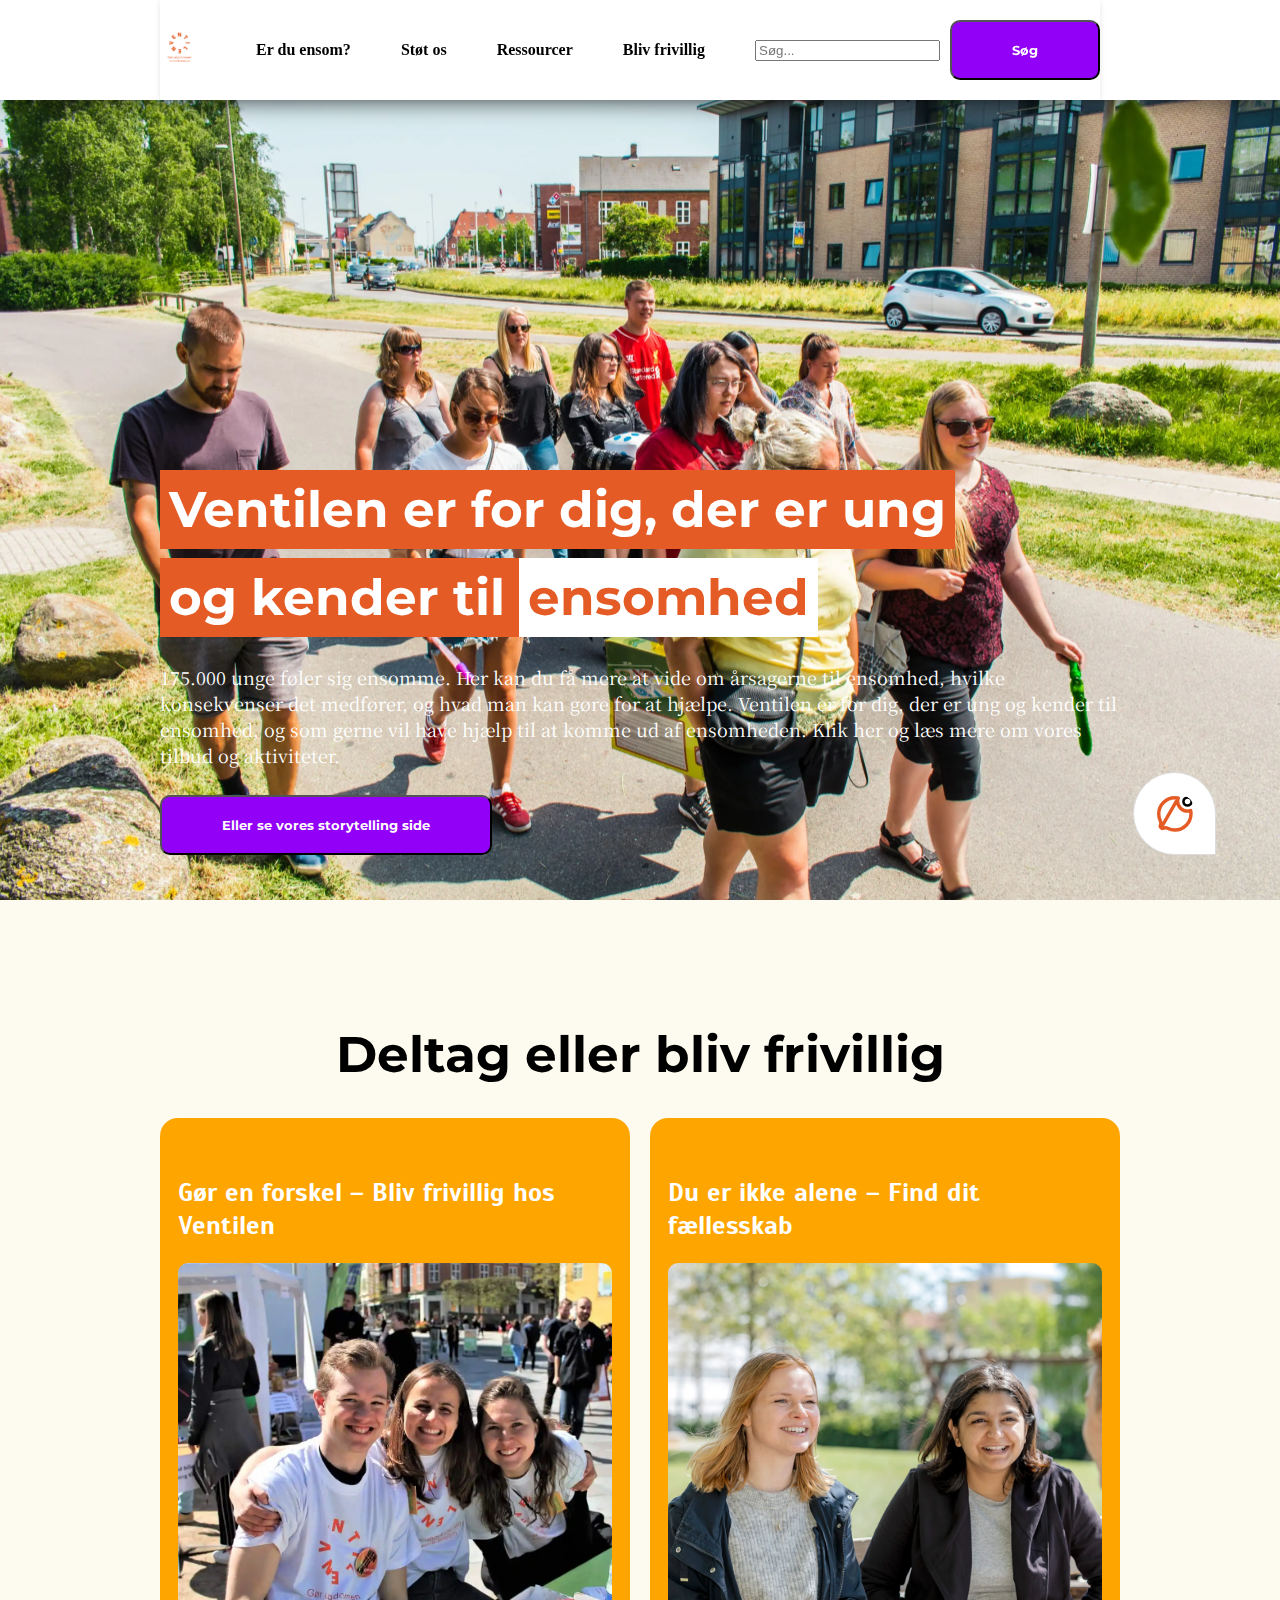
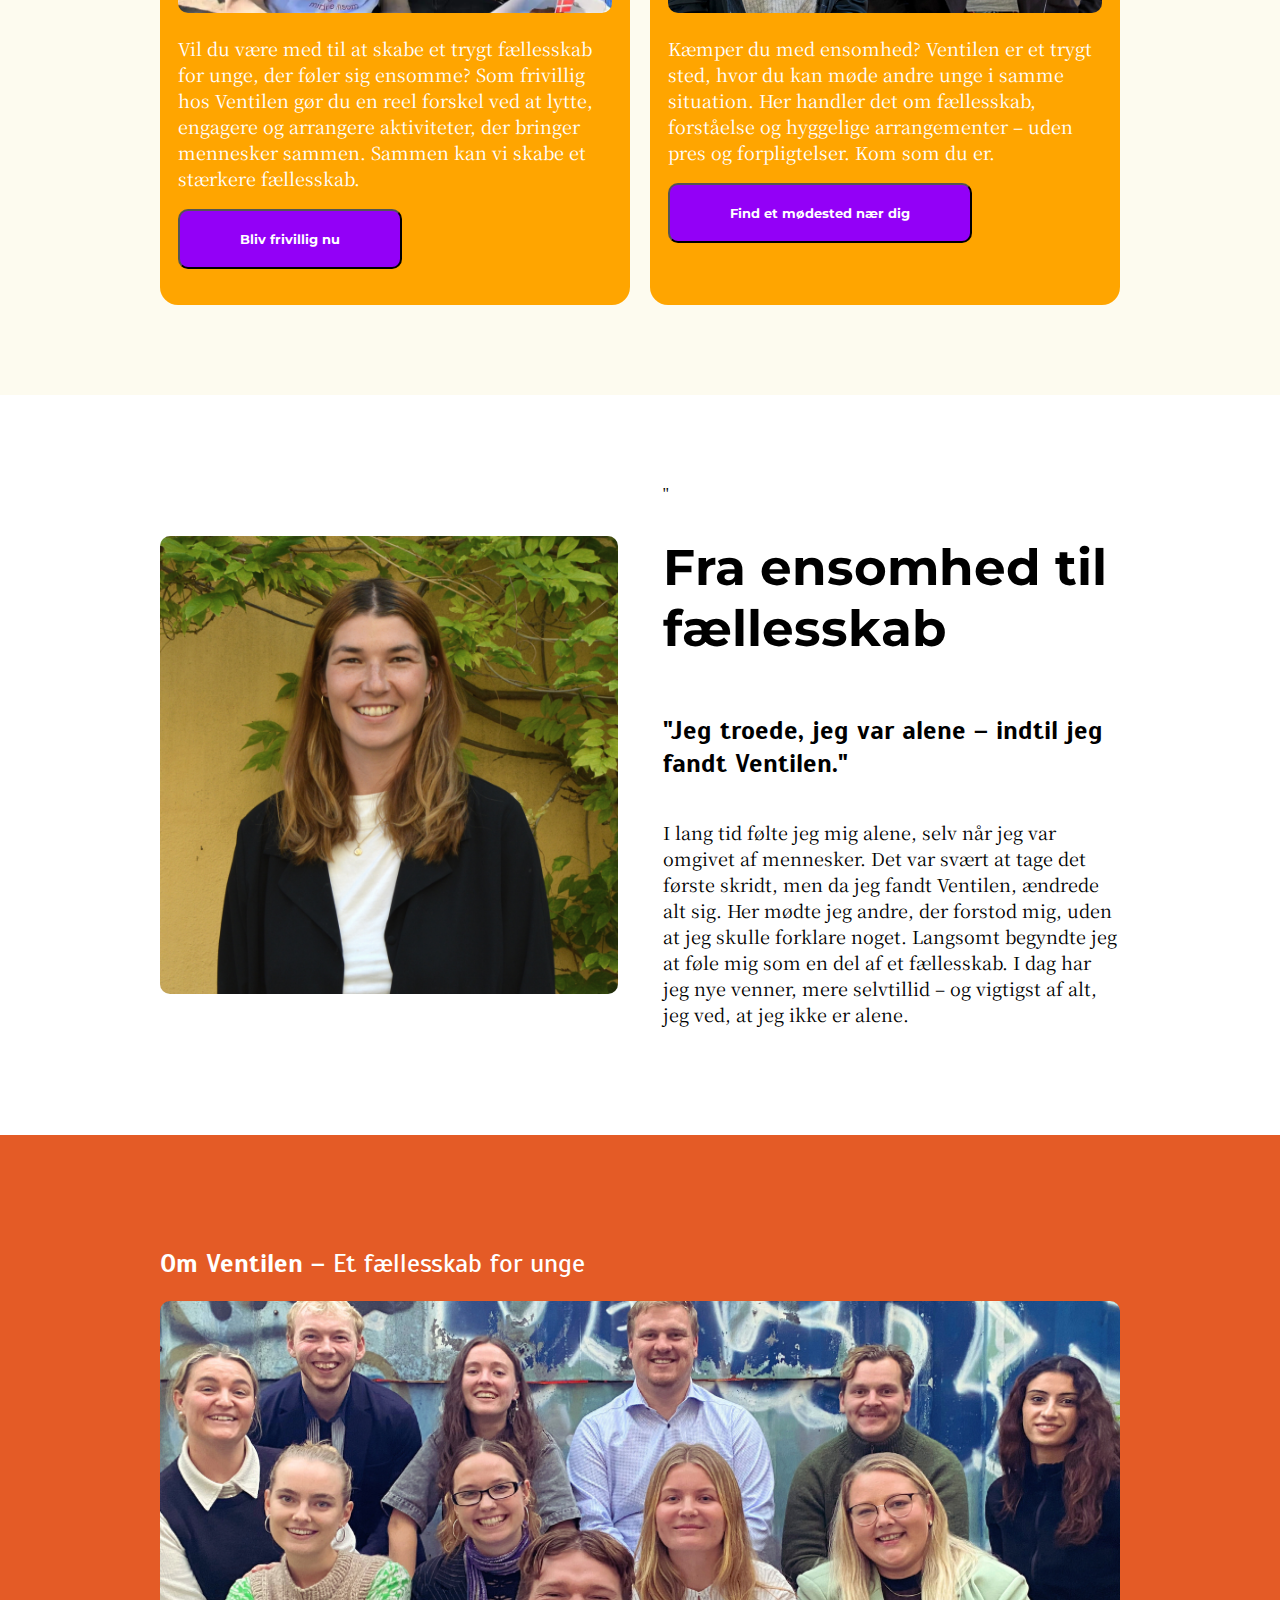
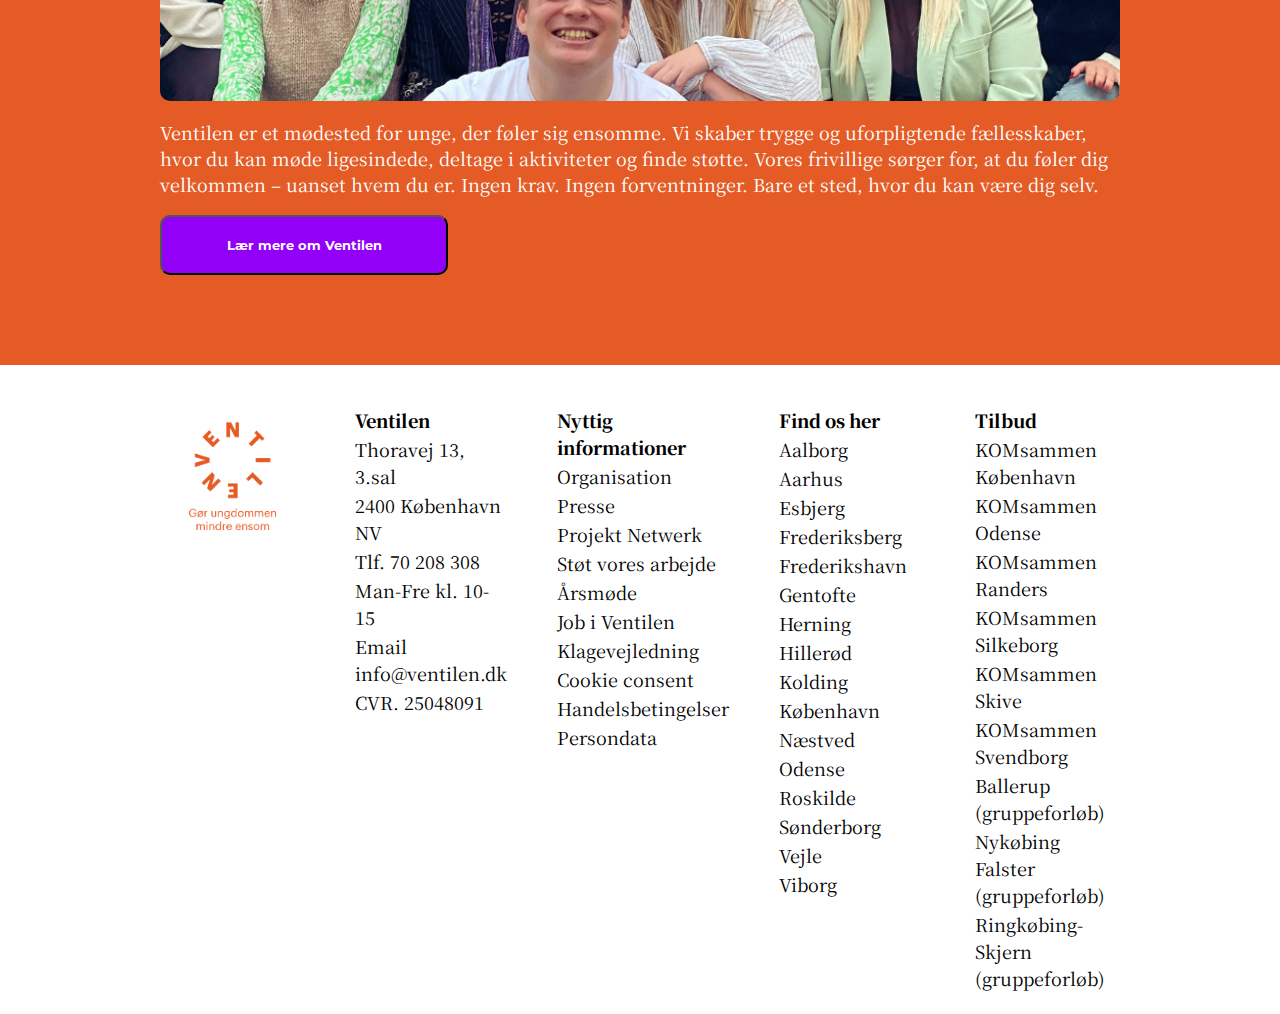
==== commit 5e69cadc: "asdas" ====
--- a/index.html
+++ b/index.html
@@ -25,7 +25,9 @@
         <section>
             <nav class="ilyasnav">
                 <div class="ilyasnav__logo">
+                    <a href="index.html">
                     <img src="images/logo.png" alt="Logo">
+                </a>
                 </div>
                 <ul class="ilyasnav__menu">
                     <li class="ilyasnav__item ilyasnav__dropdown">Er du ensom?
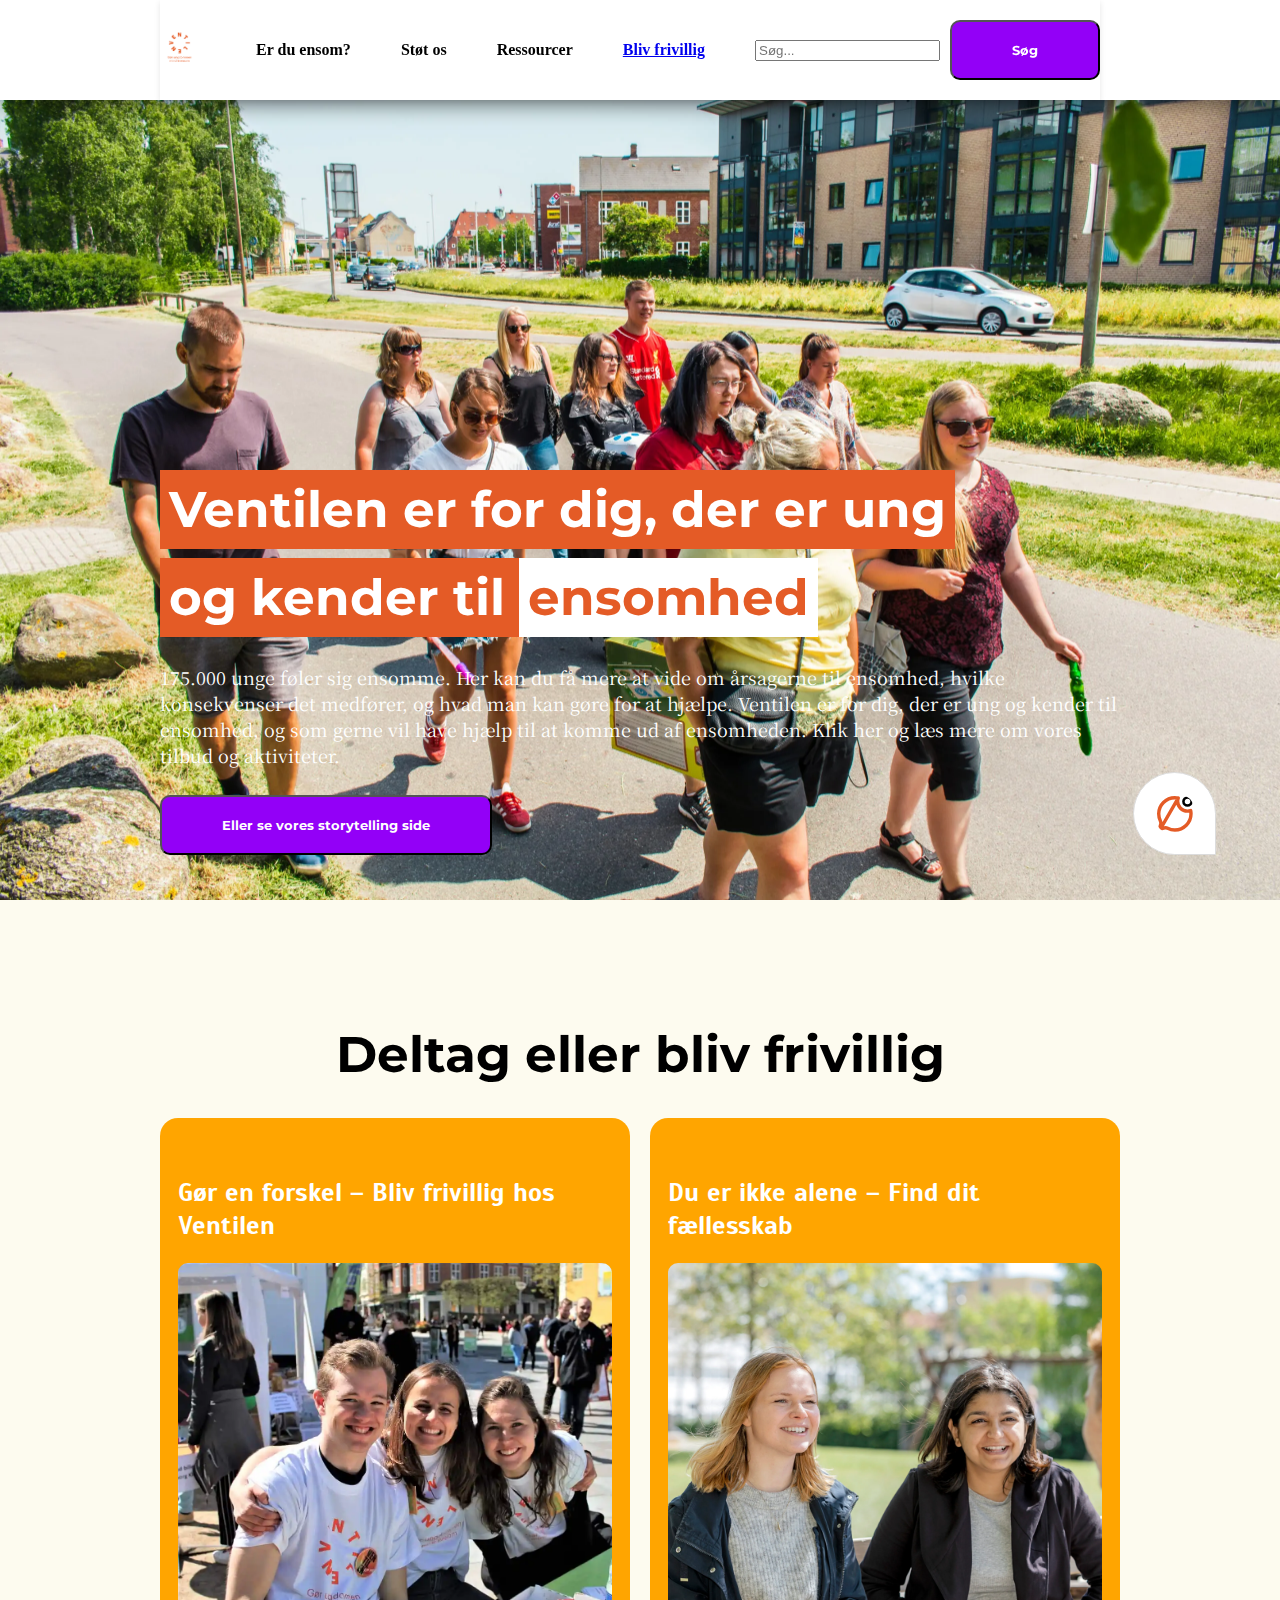
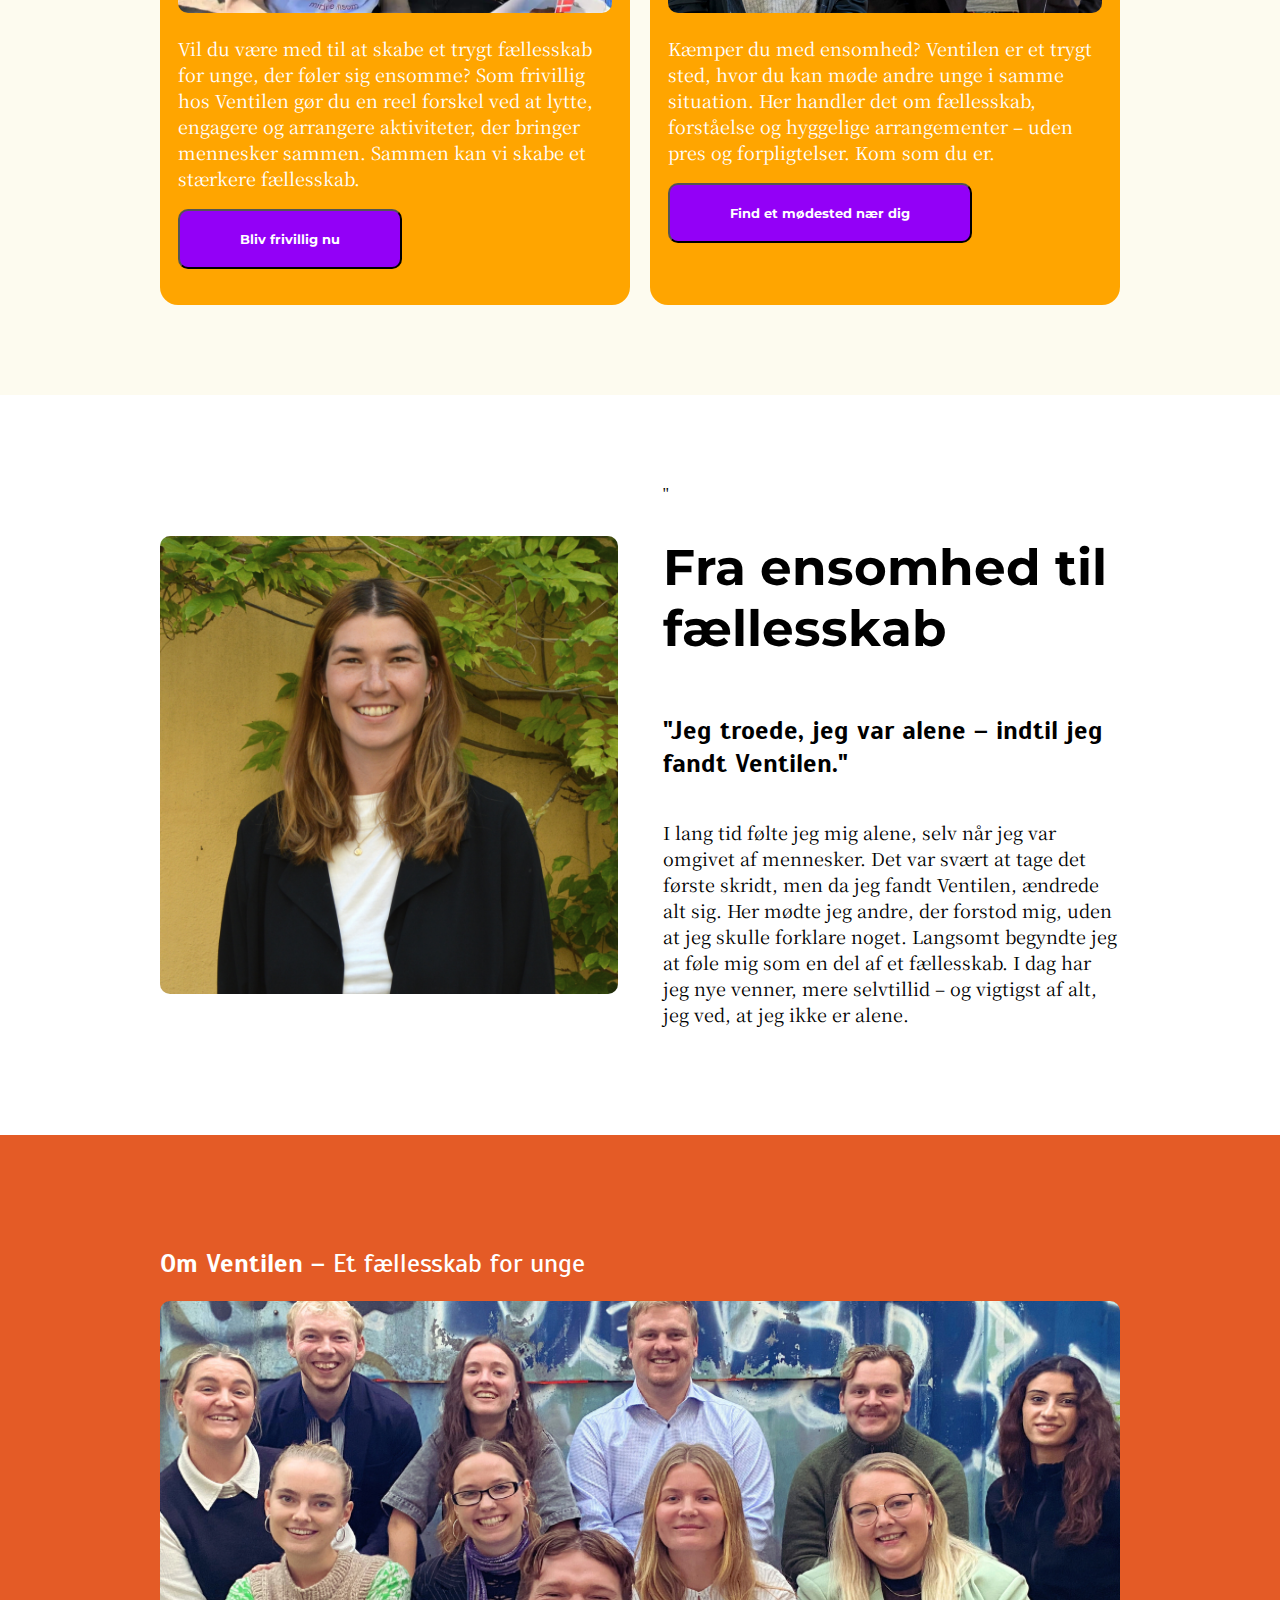
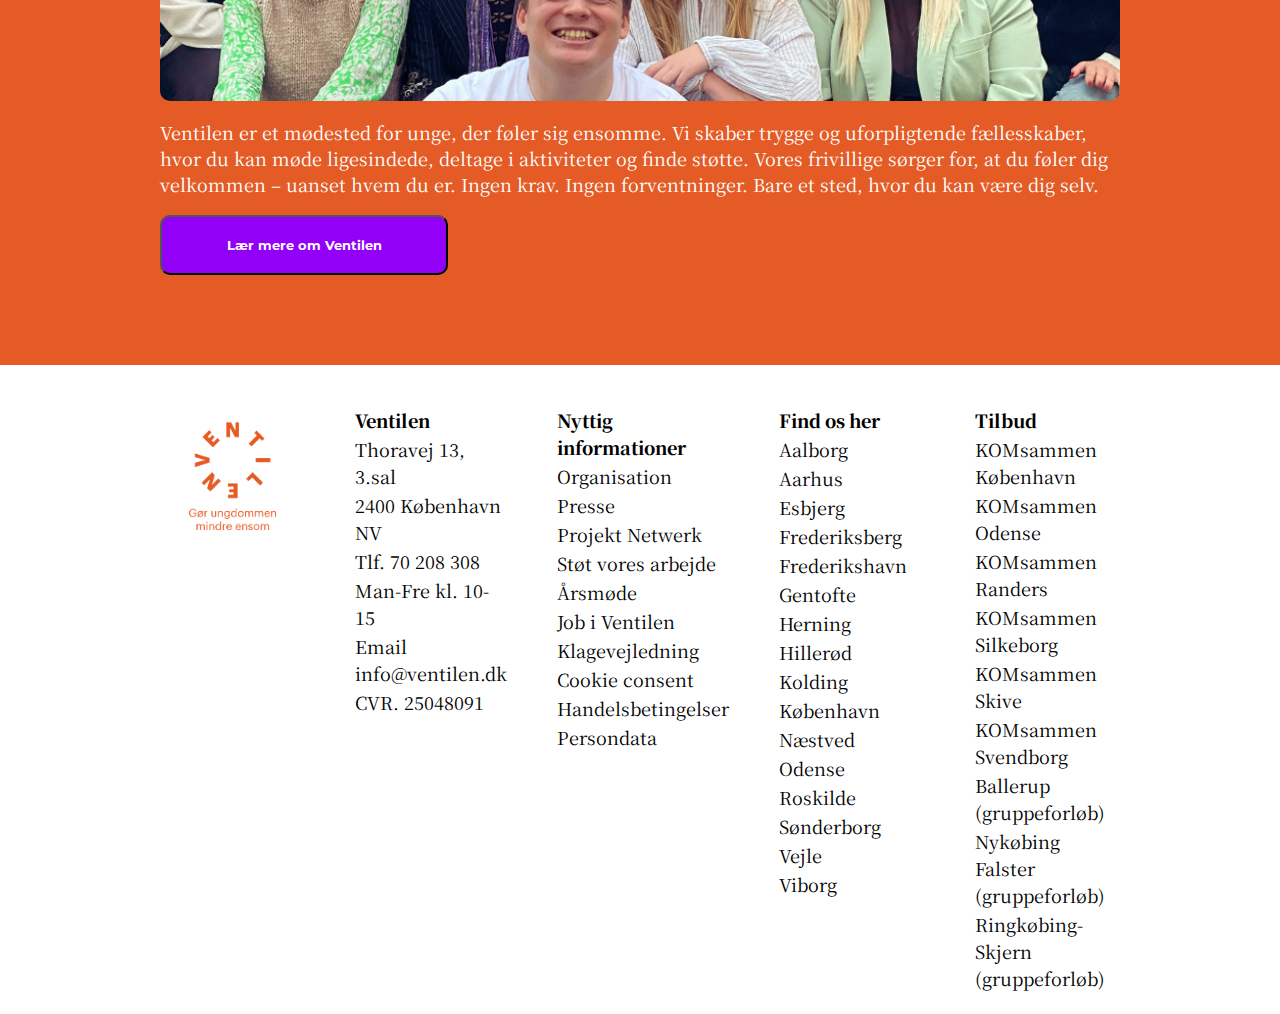
==== commit 6d6f2741: "linker underside til bliv frivillig." ====
--- a/index.html
+++ b/index.html
@@ -39,7 +39,8 @@
                     <li class="ilyasnav__item ilyasnav__dropdown">Ressourcer
                         <ul class="ilyasdropdown ilyasdropdown--ressourcer"></ul>
                     </li>
-                    <li class="ilyasnav__item ilyasnav__dropdown">Bliv frivillig
+                    <li class="ilyasnav__item ilyasnav__dropdown">
+                        <a href="underside.html">Bliv frivillig</a>
                         <ul class="ilyasdropdown ilyasdropdown--frivillig"></ul>
                     </li>
                 </ul>
